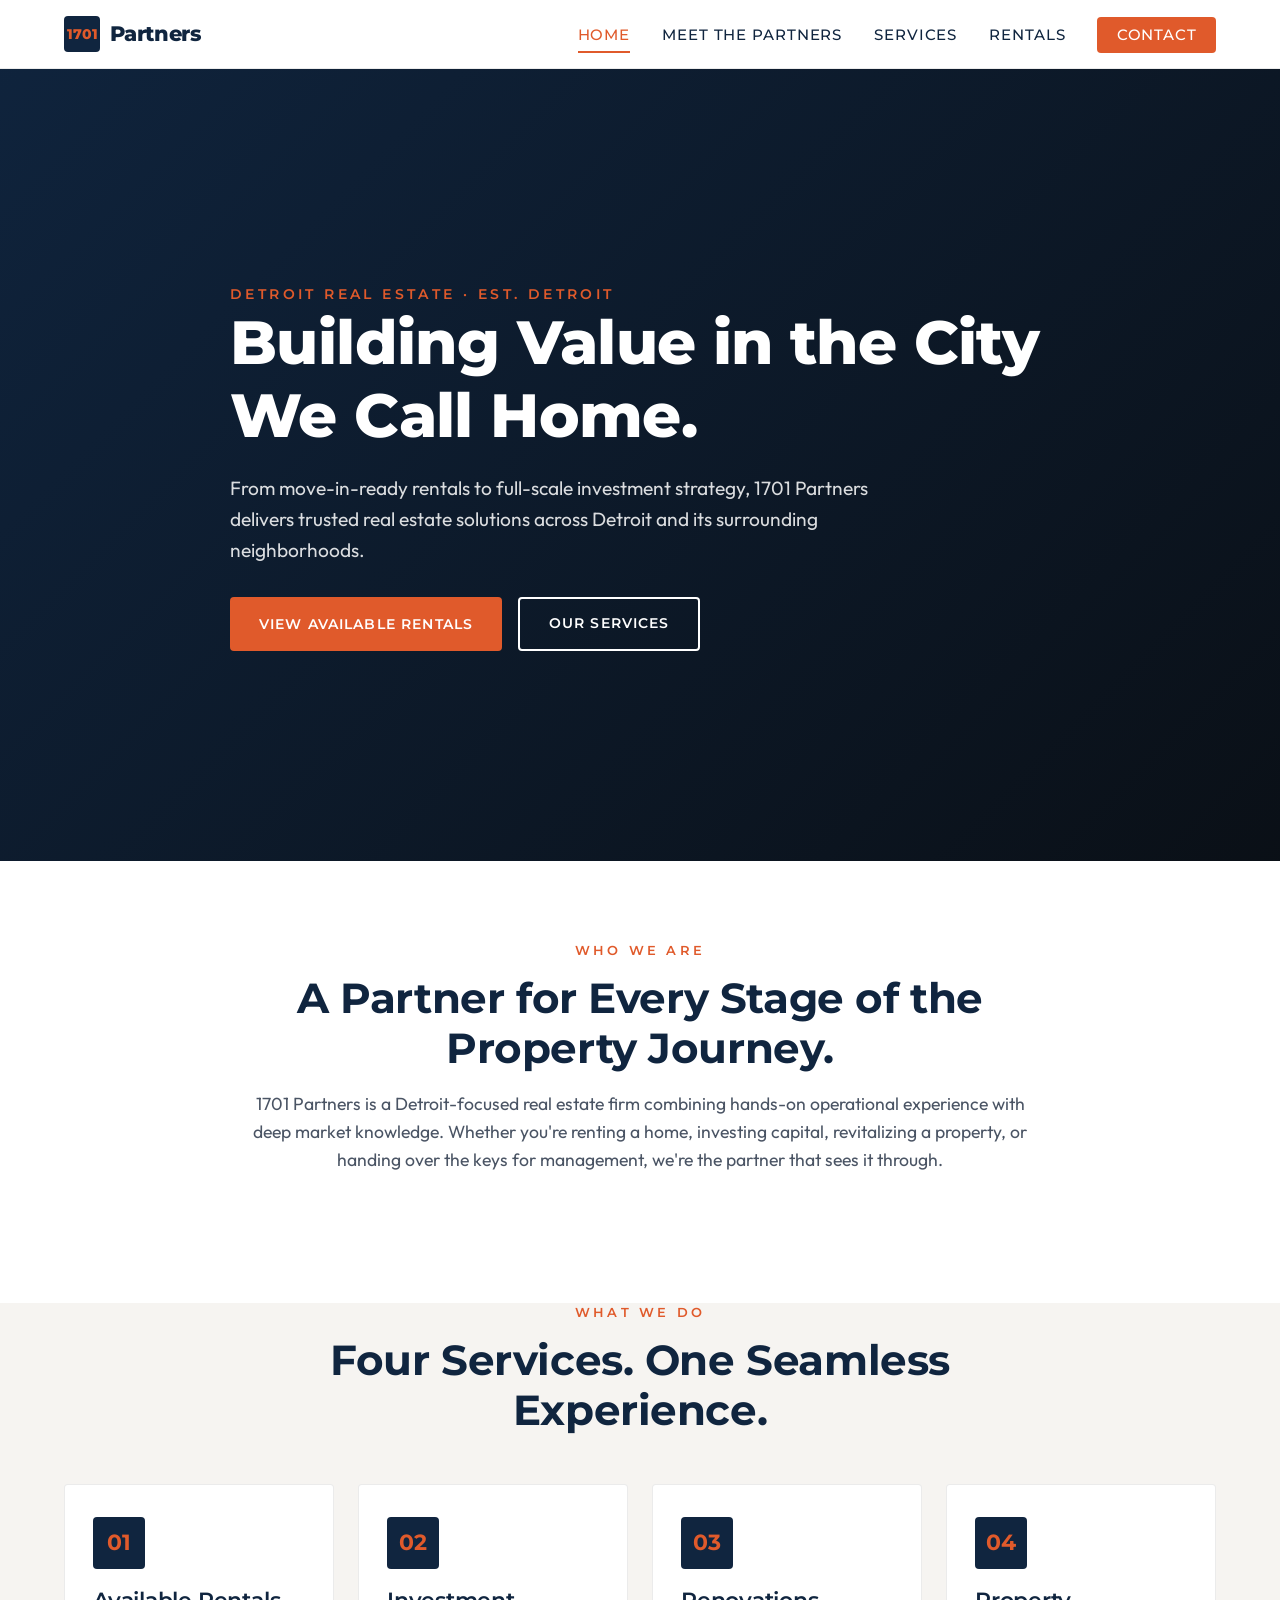
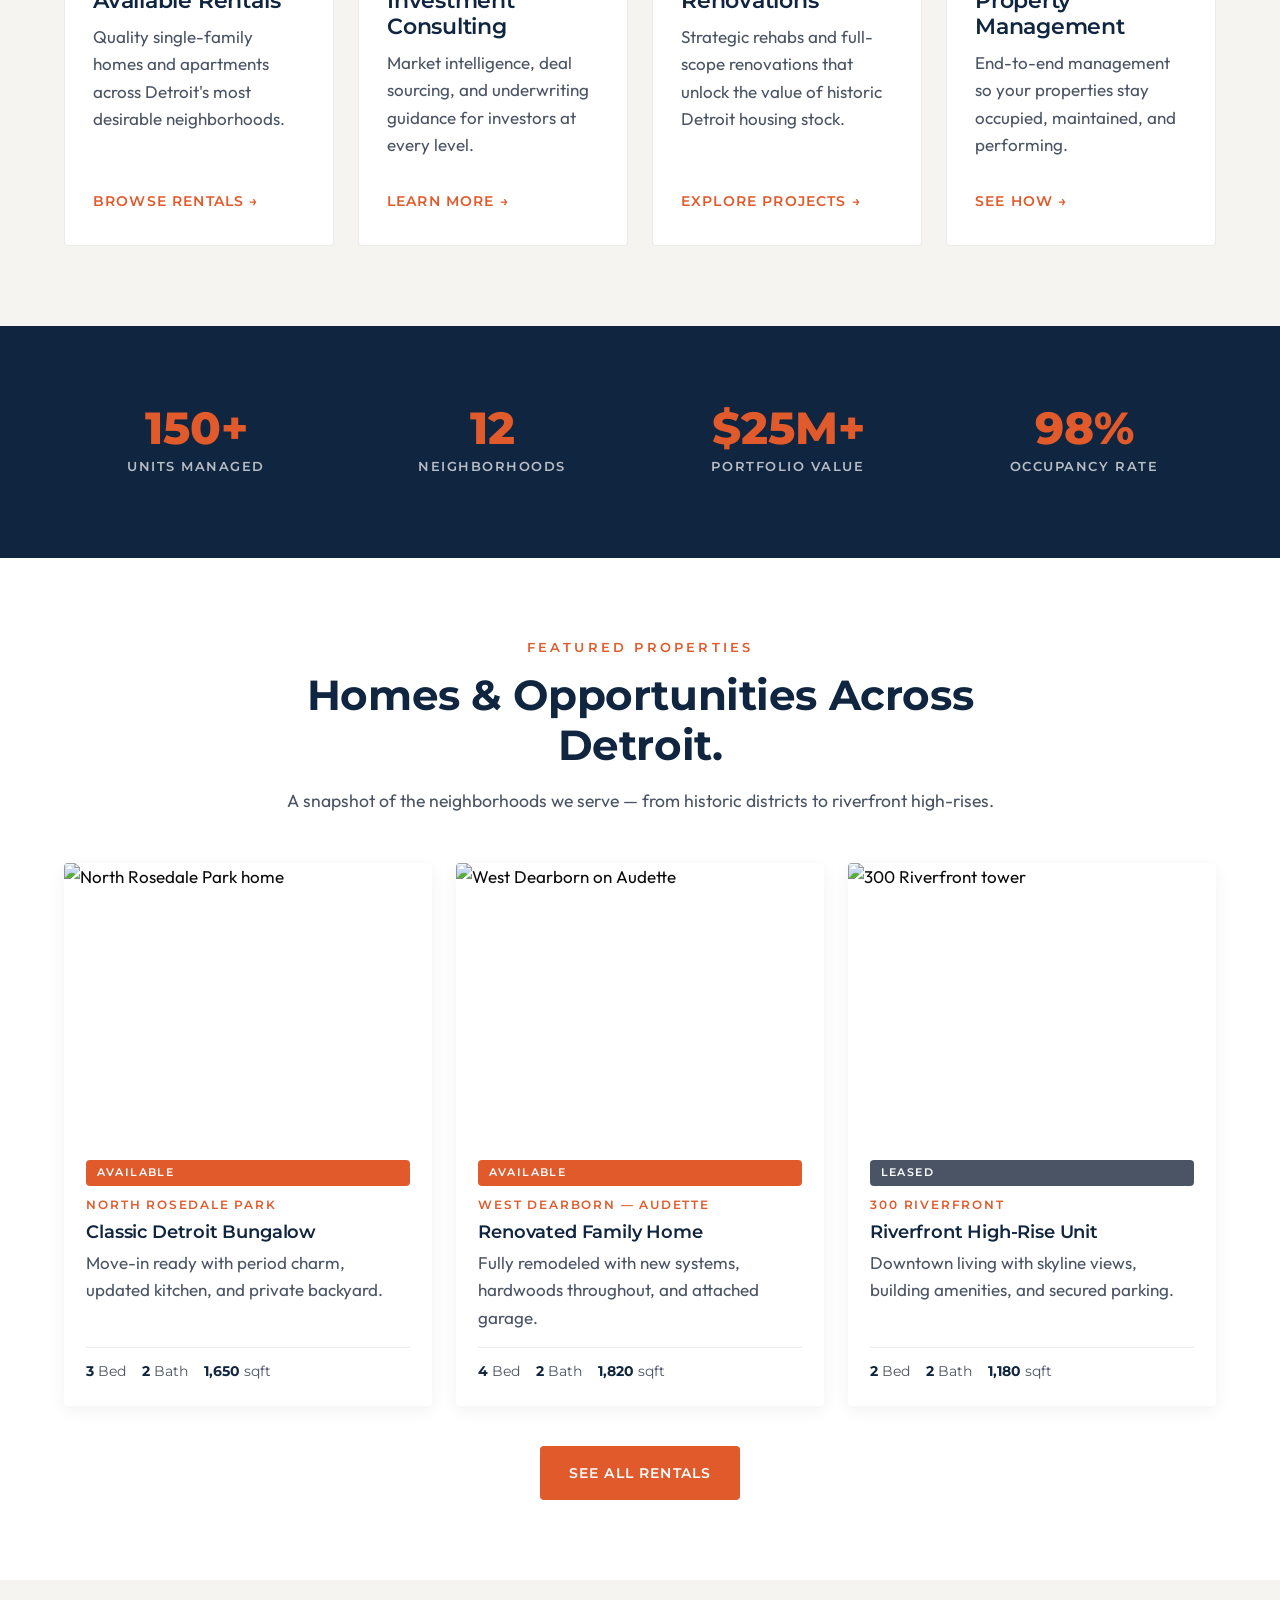
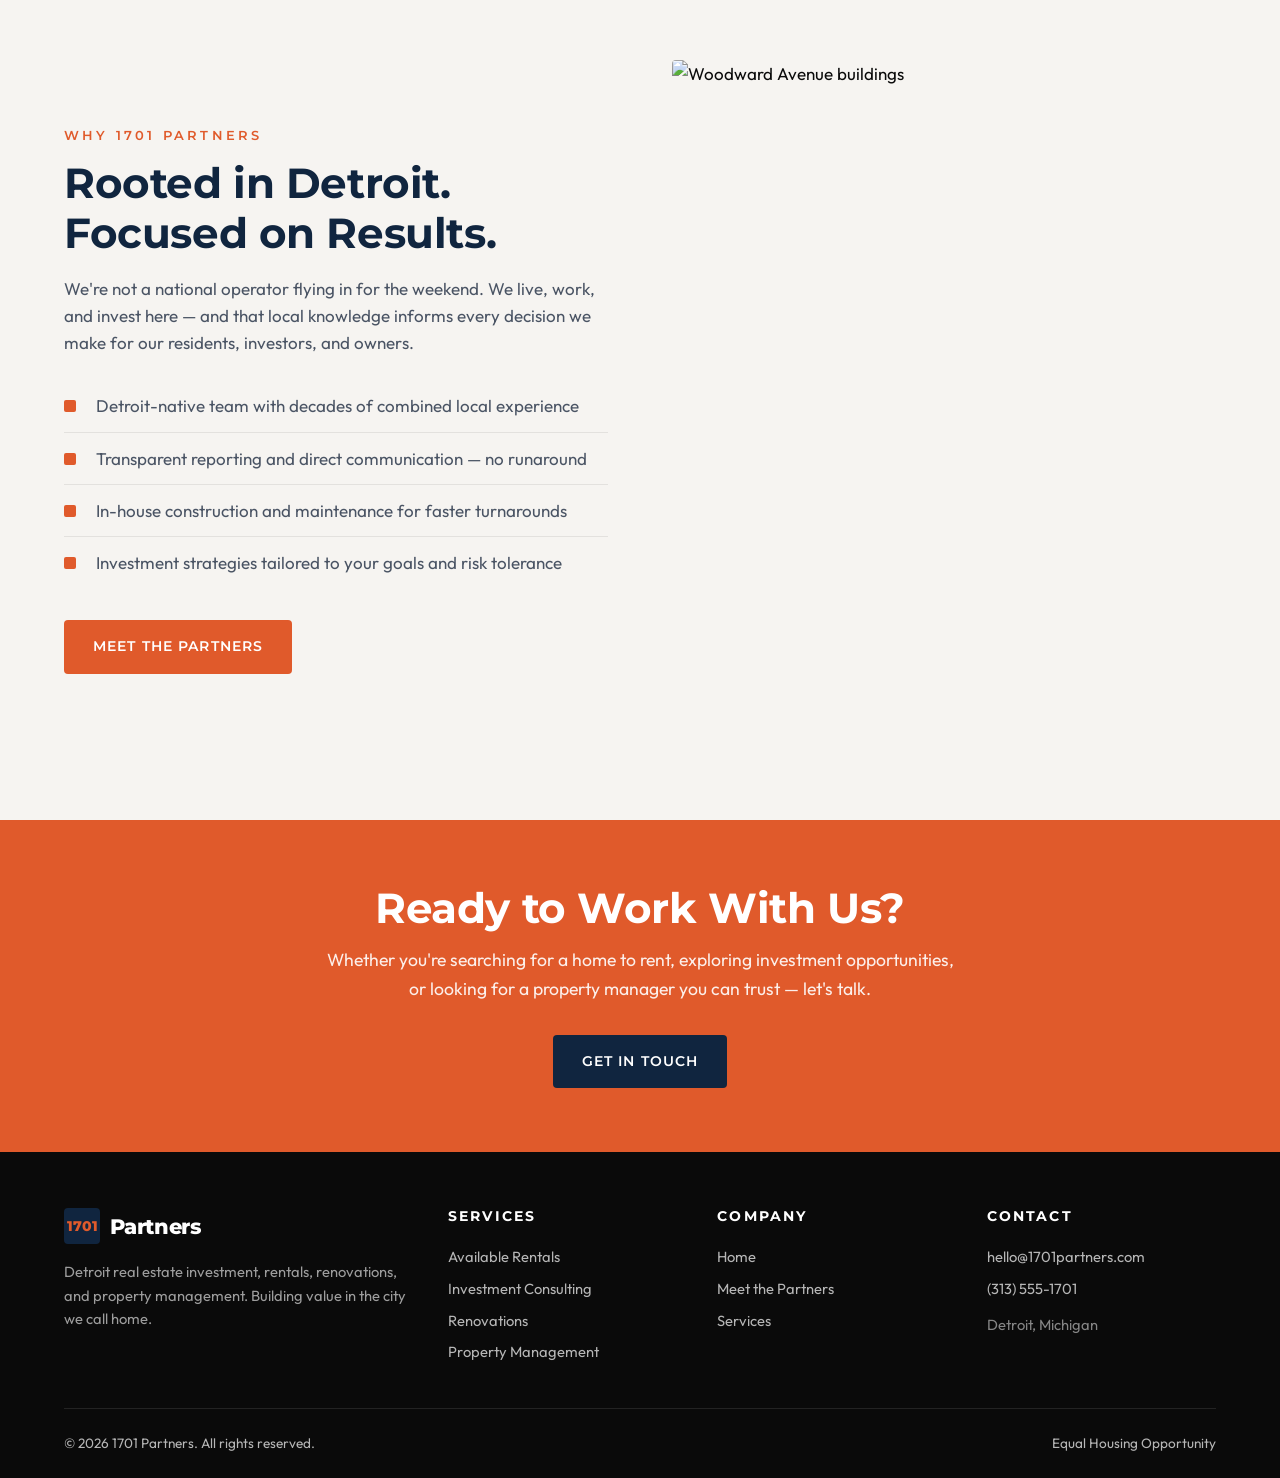
==== index.html @ 41c32464 "Add files via upload" ====
<!DOCTYPE html>
<html lang="en">
<head>
<meta charset="UTF-8">
<meta name="viewport" content="width=device-width, initial-scale=1.0">
<title>1701 Partners — Detroit Real Estate Investment, Rentals & Property Management</title>
<meta name="description" content="1701 Partners is a Detroit-based real estate firm offering quality rentals, investment consulting, renovations, and full-service property management.">
<link rel="stylesheet" href="styles.css">
</head>
<body>

<header class="site-header">
  <div class="nav">
    <a href="index.html" class="brand"><span class="brand-mark">1701</span> Partners</a>
    <button class="menu-toggle" aria-label="Toggle menu" onclick="document.getElementById('navlinks').classList.toggle('open')">☰</button>
    <ul class="nav-links" id="navlinks">
      <li><a href="index.html" class="active">Home</a></li>
      <li><a href="meet-the-partners.html">Meet the Partners</a></li>
      <li><a href="services.html">Services</a></li>
      <li><a href="available-rentals.html">Rentals</a></li>
      <li><a href="#contact" class="nav-cta">Contact</a></li>
    </ul>
  </div>
</header>

<section class="hero">
  <div class="container">
    <span class="hero-eyebrow">Detroit Real Estate · Est. Detroit</span>
    <h1>Building Value in the City We Call Home.</h1>
    <p class="lead">From move-in-ready rentals to full-scale investment strategy, 1701 Partners delivers trusted real estate solutions across Detroit and its surrounding neighborhoods.</p>
    <div class="btn-row">
      <a href="available-rentals.html" class="btn">View Available Rentals</a>
      <a href="services.html" class="btn btn-outline">Our Services</a>
    </div>
  </div>
</section>

<section>
  <div class="container">
    <div class="section-head">
      <span class="section-eyebrow">Who We Are</span>
      <h2>A Partner for Every Stage of the Property Journey.</h2>
      <p>1701 Partners is a Detroit-focused real estate firm combining hands-on operational experience with deep market knowledge. Whether you're renting a home, investing capital, revitalizing a property, or handing over the keys for management, we're the partner that sees it through.</p>
    </div>
  </div>
</section>

<section class="bg-cream" style="padding-top:0">
  <div class="container">
    <div class="section-head">
      <span class="section-eyebrow">What We Do</span>
      <h2>Four Services. One Seamless Experience.</h2>
    </div>
    <div class="grid-4">
      <a href="available-rentals.html" class="service-card">
        <div class="service-icon">01</div>
        <h3>Available Rentals</h3>
        <p>Quality single-family homes and apartments across Detroit's most desirable neighborhoods.</p>
        <span class="more">Browse Rentals →</span>
      </a>
      <a href="investment-consulting.html" class="service-card">
        <div class="service-icon">02</div>
        <h3>Investment Consulting</h3>
        <p>Market intelligence, deal sourcing, and underwriting guidance for investors at every level.</p>
        <span class="more">Learn More →</span>
      </a>
      <a href="renovations.html" class="service-card">
        <div class="service-icon">03</div>
        <h3>Renovations</h3>
        <p>Strategic rehabs and full-scope renovations that unlock the value of historic Detroit housing stock.</p>
        <span class="more">Explore Projects →</span>
      </a>
      <a href="property-management.html" class="service-card">
        <div class="service-icon">04</div>
        <h3>Property Management</h3>
        <p>End-to-end management so your properties stay occupied, maintained, and performing.</p>
        <span class="more">See How →</span>
      </a>
    </div>
  </div>
</section>

<section class="bg-navy">
  <div class="container">
    <div class="stats">
      <div><div class="stat-num">150+</div><div class="stat-label">Units Managed</div></div>
      <div><div class="stat-num">12</div><div class="stat-label">Neighborhoods</div></div>
      <div><div class="stat-num">$25M+</div><div class="stat-label">Portfolio Value</div></div>
      <div><div class="stat-num">98%</div><div class="stat-label">Occupancy Rate</div></div>
    </div>
  </div>
</section>

<section>
  <div class="container">
    <div class="section-head">
      <span class="section-eyebrow">Featured Properties</span>
      <h2>Homes & Opportunities Across Detroit.</h2>
      <p>A snapshot of the neighborhoods we serve — from historic districts to riverfront high-rises.</p>
    </div>
    <div class="property-grid">
      <div class="property-card">
        <img class="property-image" src="images/north-rosedale-park.jpg" alt="North Rosedale Park home">
        <div class="property-body">
          <span class="property-status">Available</span>
          <div class="property-location">North Rosedale Park</div>
          <h3>Classic Detroit Bungalow</h3>
          <p>Move-in ready with period charm, updated kitchen, and private backyard.</p>
          <div class="property-meta">
            <span><strong>3</strong> Bed</span>
            <span><strong>2</strong> Bath</span>
            <span><strong>1,650</strong> sqft</span>
          </div>
        </div>
      </div>
      <div class="property-card">
        <img class="property-image" src="images/west-dearborn-audette.jpg" alt="West Dearborn on Audette">
        <div class="property-body">
          <span class="property-status">Available</span>
          <div class="property-location">West Dearborn — Audette</div>
          <h3>Renovated Family Home</h3>
          <p>Fully remodeled with new systems, hardwoods throughout, and attached garage.</p>
          <div class="property-meta">
            <span><strong>4</strong> Bed</span>
            <span><strong>2</strong> Bath</span>
            <span><strong>1,820</strong> sqft</span>
          </div>
        </div>
      </div>
      <div class="property-card">
        <img class="property-image" src="images/300-riverfront.jpg" alt="300 Riverfront tower">
        <div class="property-body">
          <span class="property-status leased">Leased</span>
          <div class="property-location">300 Riverfront</div>
          <h3>Riverfront High-Rise Unit</h3>
          <p>Downtown living with skyline views, building amenities, and secured parking.</p>
          <div class="property-meta">
            <span><strong>2</strong> Bed</span>
            <span><strong>2</strong> Bath</span>
            <span><strong>1,180</strong> sqft</span>
          </div>
        </div>
      </div>
    </div>
    <div style="text-align:center; margin-top:2.5rem;">
      <a href="available-rentals.html" class="btn">See All Rentals</a>
    </div>
  </div>
</section>

<section class="bg-cream">
  <div class="container two-col">
    <div>
      <span class="section-eyebrow">Why 1701 Partners</span>
      <h2>Rooted in Detroit. Focused on Results.</h2>
      <p>We're not a national operator flying in for the weekend. We live, work, and invest here — and that local knowledge informs every decision we make for our residents, investors, and owners.</p>
      <ul class="feature-list">
        <li>Detroit-native team with decades of combined local experience</li>
        <li>Transparent reporting and direct communication — no runaround</li>
        <li>In-house construction and maintenance for faster turnarounds</li>
        <li>Investment strategies tailored to your goals and risk tolerance</li>
      </ul>
      <div style="margin-top:2rem"><a href="meet-the-partners.html" class="btn">Meet the Partners</a></div>
    </div>
    <div>
      <img src="images/woodward.jpg" alt="Woodward Avenue buildings" style="aspect-ratio: 4/5; object-fit: cover; width: 100%;">
    </div>
  </div>
</section>

<section class="cta-banner" id="contact">
  <div class="container">
    <h2>Ready to Work With Us?</h2>
    <p>Whether you're searching for a home to rent, exploring investment opportunities, or looking for a property manager you can trust — let's talk.</p>
    <a href="mailto:hello@1701partners.com" class="btn">Get in Touch</a>
  </div>
</section>

<footer class="site-footer">
  <div class="container">
    <div class="footer-grid">
      <div>
        <div class="brand"><span class="brand-mark">1701</span> Partners</div>
        <p style="color:rgba(255,255,255,0.6)">Detroit real estate investment, rentals, renovations, and property management. Building value in the city we call home.</p>
      </div>
      <div>
        <h4>Services</h4>
        <a href="available-rentals.html">Available Rentals</a>
        <a href="investment-consulting.html">Investment Consulting</a>
        <a href="renovations.html">Renovations</a>
        <a href="property-management.html">Property Management</a>
      </div>
      <div>
        <h4>Company</h4>
        <a href="index.html">Home</a>
        <a href="meet-the-partners.html">Meet the Partners</a>
        <a href="services.html">Services</a>
      </div>
      <div>
        <h4>Contact</h4>
        <a href="mailto:hello@1701partners.com">hello@1701partners.com</a>
        <a href="tel:+13135551701">(313) 555-1701</a>
        <p style="color:rgba(255,255,255,0.5); margin-top:0.5rem">Detroit, Michigan</p>
      </div>
    </div>
    <div class="footer-bottom">
      <div>© 2026 1701 Partners. All rights reserved.</div>
      <div>Equal Housing Opportunity</div>
    </div>
  </div>
</footer>

</body>
</html>
---- styles.css ----
/* =========================================================
   1701 Partners — Shared Stylesheet
   Brand: White, Black, Orange, Navy, Rust, Slate
   Fonts: Montserrat (headings) + Garet (body, with fallback)
   ========================================================= */

@import url('https://fonts.googleapis.com/css2?family=Montserrat:wght@400;500;600;700;800&family=Outfit:wght@300;400;500;600&display=swap');

:root {
  --white: #ffffff;
  --black: #0a0a0a;
  --orange: #e05a2b;
  --orange-dark: #c44a1f;
  --navy: #10253f;
  --navy-deep: #0a1a2e;
  --rust: #a03a1f;
  --slate: #4a5464;
  --slate-light: #6b7482;
  --cream: #f6f4f1;
  --border: rgba(255, 255, 255, 0.12);

  --font-head: 'Montserrat', system-ui, -apple-system, sans-serif;
  --font-body: 'Garet', 'Outfit', system-ui, -apple-system, sans-serif;

  --max: 1200px;
  --radius: 4px;
  --trans: 0.25s ease;
}

* { box-sizing: border-box; margin: 0; padding: 0; }

html { scroll-behavior: smooth; }

body {
  font-family: var(--font-body);
  color: var(--black);
  background: var(--white);
  line-height: 1.6;
  font-size: 17px;
  -webkit-font-smoothing: antialiased;
}

img { max-width: 100%; display: block; }

h1, h2, h3, h4, h5 {
  font-family: var(--font-head);
  color: var(--navy);
  line-height: 1.2;
  letter-spacing: -0.01em;
}

h1 { font-size: clamp(2.2rem, 5vw, 3.8rem); font-weight: 800; }
h2 { font-size: clamp(1.8rem, 3.5vw, 2.6rem); font-weight: 700; margin-bottom: 1rem; }
h3 { font-size: 1.35rem; font-weight: 600; margin-bottom: 0.6rem; }

p { margin-bottom: 1rem; color: var(--slate); }

a { color: var(--orange); text-decoration: none; transition: color var(--trans); }
a:hover { color: var(--rust); }

.container { max-width: var(--max); margin: 0 auto; padding: 0 1.5rem; }

/* ---------- HEADER / NAV ---------- */
.site-header {
  position: sticky;
  top: 0;
  z-index: 100;
  background: rgba(255, 255, 255, 0.97);
  backdrop-filter: blur(10px);
  border-bottom: 1px solid rgba(10, 10, 10, 0.08);
}
.nav {
  display: flex;
  align-items: center;
  justify-content: space-between;
  padding: 1rem 1.5rem;
  max-width: var(--max);
  margin: 0 auto;
}
.brand {
  font-family: var(--font-head);
  font-weight: 800;
  font-size: 1.3rem;
  color: var(--navy);
  letter-spacing: -0.02em;
  display: flex;
  align-items: center;
  gap: 0.6rem;
}
.brand-mark {
  display: inline-block;
  width: 36px;
  height: 36px;
  background: var(--navy);
  color: var(--orange);
  border-radius: var(--radius);
  font-family: var(--font-head);
  font-weight: 800;
  font-size: 0.85rem;
  line-height: 36px;
  text-align: center;
  letter-spacing: 0;
}
.nav-links {
  display: flex;
  gap: 2rem;
  list-style: none;
  align-items: center;
}
.nav-links a {
  color: var(--navy);
  font-family: var(--font-head);
  font-weight: 500;
  font-size: 0.92rem;
  text-transform: uppercase;
  letter-spacing: 0.06em;
  position: relative;
  padding: 0.3rem 0;
}
.nav-links a:hover,
.nav-links a.active { color: var(--orange); }
.nav-links a.active::after {
  content: '';
  position: absolute;
  left: 0; right: 0; bottom: -4px;
  height: 2px;
  background: var(--orange);
}
.nav-cta {
  background: var(--orange);
  color: var(--white) !important;
  padding: 0.55rem 1.2rem !important;
  border-radius: var(--radius);
  transition: background var(--trans);
}
.nav-cta:hover { background: var(--rust); color: var(--white) !important; }
.nav-cta::after { display: none !important; }

.menu-toggle { display: none; background: none; border: 0; font-size: 1.6rem; color: var(--navy); cursor: pointer; }

/* ---------- HERO ---------- */
.hero {
  position: relative;
  min-height: 88vh;
  display: flex;
  align-items: center;
  color: var(--white);
  overflow: hidden;
  background: var(--navy-deep);
}
.hero::before {
  content: '';
  position: absolute;
  inset: 0;
  background-image: linear-gradient(135deg, rgba(16,37,63,0.85) 0%, rgba(10,10,10,0.65) 100%), url('images/downtown-detroit-skyline.jpg');
  background-size: cover;
  background-position: center;
  z-index: 0;
}
.hero .container { position: relative; z-index: 1; padding-top: 6rem; padding-bottom: 6rem; }
.hero-eyebrow {
  font-family: var(--font-head);
  text-transform: uppercase;
  letter-spacing: 0.25em;
  font-size: 0.85rem;
  color: var(--orange);
  font-weight: 600;
  margin-bottom: 1.2rem;
}
.hero h1 { color: var(--white); max-width: 820px; margin-bottom: 1.3rem; }
.hero p.lead {
  color: rgba(255,255,255,0.85);
  font-size: 1.2rem;
  max-width: 640px;
  margin-bottom: 2rem;
}
.btn {
  display: inline-block;
  padding: 0.95rem 1.8rem;
  background: var(--orange);
  color: var(--white);
  font-family: var(--font-head);
  font-weight: 600;
  text-transform: uppercase;
  letter-spacing: 0.08em;
  font-size: 0.9rem;
  border-radius: var(--radius);
  transition: background var(--trans), transform var(--trans);
  border: 0;
  cursor: pointer;
}
.btn:hover { background: var(--rust); color: var(--white); transform: translateY(-1px); }
.btn-outline {
  background: transparent;
  border: 2px solid var(--white);
  color: var(--white);
  padding: 0.8rem 1.8rem;
}
.btn-outline:hover { background: var(--white); color: var(--navy); }
.btn-row { display: flex; gap: 1rem; flex-wrap: wrap; }

/* ---------- SECTIONS ---------- */
section { padding: 5rem 0; }
.section-eyebrow {
  font-family: var(--font-head);
  text-transform: uppercase;
  letter-spacing: 0.25em;
  font-size: 0.8rem;
  color: var(--orange);
  font-weight: 600;
  margin-bottom: 0.8rem;
  display: block;
}
.section-head {
  max-width: 780px;
  margin: 0 auto 3rem;
  text-align: center;
}
.section-head p { font-size: 1.1rem; }

.bg-cream { background: var(--cream); }
.bg-navy { background: var(--navy); color: var(--white); }
.bg-navy h1, .bg-navy h2, .bg-navy h3 { color: var(--white); }
.bg-navy p { color: rgba(255,255,255,0.8); }

/* ---------- SERVICE CARDS ---------- */
.grid-3 {
  display: grid;
  grid-template-columns: repeat(auto-fit, minmax(260px, 1fr));
  gap: 1.5rem;
}
.grid-4 {
  display: grid;
  grid-template-columns: repeat(auto-fit, minmax(240px, 1fr));
  gap: 1.5rem;
}
.service-card {
  background: var(--white);
  border: 1px solid rgba(10,10,10,0.08);
  border-radius: var(--radius);
  padding: 2rem 1.75rem;
  transition: transform var(--trans), box-shadow var(--trans), border-color var(--trans);
  display: flex;
  flex-direction: column;
  text-decoration: none;
  color: inherit;
}
.service-card:hover {
  transform: translateY(-4px);
  box-shadow: 0 16px 40px rgba(16,37,63,0.12);
  border-color: var(--orange);
}
.service-icon {
  width: 52px;
  height: 52px;
  border-radius: var(--radius);
  background: var(--navy);
  color: var(--orange);
  display: flex;
  align-items: center;
  justify-content: center;
  font-size: 1.4rem;
  margin-bottom: 1.2rem;
  font-family: var(--font-head);
  font-weight: 700;
}
.service-card h3 { color: var(--navy); }
.service-card .more {
  margin-top: auto;
  padding-top: 1rem;
  font-family: var(--font-head);
  font-weight: 600;
  color: var(--orange);
  font-size: 0.9rem;
  text-transform: uppercase;
  letter-spacing: 0.08em;
}

/* ---------- PROPERTY CARDS ---------- */
.property-grid {
  display: grid;
  grid-template-columns: repeat(auto-fit, minmax(300px, 1fr));
  gap: 1.5rem;
}
.property-card {
  background: var(--white);
  border-radius: var(--radius);
  overflow: hidden;
  box-shadow: 0 4px 16px rgba(16,37,63,0.06);
  transition: transform var(--trans), box-shadow var(--trans);
  display: flex;
  flex-direction: column;
}
.property-card:hover { transform: translateY(-4px); box-shadow: 0 16px 36px rgba(16,37,63,0.15); }
.property-image {
  width: 100%;
  aspect-ratio: 4/3;
  object-fit: cover;
}
.property-body { padding: 1.3rem 1.4rem 1.5rem; display: flex; flex-direction: column; flex: 1; }
.property-location {
  font-family: var(--font-head);
  font-size: 0.75rem;
  text-transform: uppercase;
  letter-spacing: 0.15em;
  color: var(--orange);
  font-weight: 600;
  margin-bottom: 0.4rem;
}
.property-card h3 { font-size: 1.15rem; margin-bottom: 0.4rem; }
.property-meta {
  display: flex;
  gap: 1rem;
  flex-wrap: wrap;
  font-family: var(--font-head);
  font-size: 0.85rem;
  color: var(--slate);
  margin-top: auto;
  padding-top: 0.8rem;
  border-top: 1px solid rgba(10,10,10,0.08);
}
.property-meta span strong { color: var(--navy); font-weight: 700; }
.property-status {
  display: inline-block;
  padding: 0.25rem 0.65rem;
  background: var(--orange);
  color: var(--white);
  font-family: var(--font-head);
  font-size: 0.7rem;
  text-transform: uppercase;
  letter-spacing: 0.12em;
  border-radius: var(--radius);
  font-weight: 600;
  margin-bottom: 0.6rem;
}
.property-status.leased { background: var(--slate); }

/* ---------- 2-COLUMN ---------- */
.two-col {
  display: grid;
  grid-template-columns: 1fr 1fr;
  gap: 4rem;
  align-items: center;
}
.two-col img { border-radius: var(--radius); }
@media (max-width: 860px) { .two-col { grid-template-columns: 1fr; gap: 2rem; } }

/* ---------- FEATURE LIST ---------- */
.feature-list { list-style: none; margin-top: 1.5rem; }
.feature-list li {
  padding: 0.75rem 0 0.75rem 2rem;
  position: relative;
  border-bottom: 1px solid rgba(10,10,10,0.08);
  color: var(--slate);
}
.feature-list li:last-child { border-bottom: 0; }
.feature-list li::before {
  content: '';
  position: absolute;
  left: 0; top: 1.25rem;
  width: 12px; height: 12px;
  background: var(--orange);
  border-radius: 2px;
}
.bg-navy .feature-list li { border-color: rgba(255,255,255,0.12); color: rgba(255,255,255,0.85); }

/* ---------- PAGE HEADER (for interior pages) ---------- */
.page-header {
  position: relative;
  padding: 8rem 0 5rem;
  color: var(--white);
  background: var(--navy);
  text-align: center;
  overflow: hidden;
}
.page-header::before {
  content: '';
  position: absolute;
  inset: 0;
  background-image: linear-gradient(135deg, rgba(16,37,63,0.9), rgba(10,10,10,0.75));
  z-index: 0;
}
.page-header.with-image::before {
  background-image: linear-gradient(135deg, rgba(16,37,63,0.85), rgba(10,10,10,0.75)), var(--bg);
  background-size: cover;
  background-position: center;
}
.page-header .container { position: relative; z-index: 1; }
.page-header h1 { color: var(--white); margin-bottom: 1rem; }
.page-header p { color: rgba(255,255,255,0.85); max-width: 720px; margin: 0 auto; font-size: 1.15rem; }

/* ---------- STATS ---------- */
.stats { display: grid; grid-template-columns: repeat(auto-fit, minmax(160px, 1fr)); gap: 2rem; text-align: center; }
.stat-num {
  font-family: var(--font-head);
  font-size: 2.8rem;
  font-weight: 800;
  color: var(--orange);
  line-height: 1;
}
.stat-label {
  font-family: var(--font-head);
  text-transform: uppercase;
  letter-spacing: 0.12em;
  font-size: 0.8rem;
  color: var(--slate);
  margin-top: 0.4rem;
  font-weight: 600;
}
.bg-navy .stat-label { color: rgba(255,255,255,0.7); }

/* ---------- CTA BANNER ---------- */
.cta-banner {
  background: var(--orange);
  color: var(--white);
  padding: 4rem 0;
  text-align: center;
}
.cta-banner h2 { color: var(--white); margin-bottom: 0.8rem; }
.cta-banner p { color: rgba(255,255,255,0.9); max-width: 640px; margin: 0 auto 2rem; font-size: 1.1rem; }
.cta-banner .btn { background: var(--navy); }
.cta-banner .btn:hover { background: var(--black); }

/* ---------- FOOTER ---------- */
.site-footer {
  background: var(--black);
  color: rgba(255,255,255,0.7);
  padding: 3.5rem 0 1.5rem;
  font-size: 0.92rem;
}
.footer-grid {
  display: grid;
  grid-template-columns: 1.5fr 1fr 1fr 1fr;
  gap: 2.5rem;
  margin-bottom: 2.5rem;
}
.site-footer h4 {
  color: var(--white);
  font-size: 0.9rem;
  text-transform: uppercase;
  letter-spacing: 0.15em;
  margin-bottom: 1rem;
  font-weight: 700;
}
.site-footer a { color: rgba(255,255,255,0.7); display: block; padding: 0.25rem 0; }
.site-footer a:hover { color: var(--orange); }
.site-footer .brand { color: var(--white); margin-bottom: 1rem; }
.footer-bottom {
  border-top: 1px solid rgba(255,255,255,0.1);
  padding-top: 1.5rem;
  display: flex;
  justify-content: space-between;
  flex-wrap: wrap;
  gap: 1rem;
  font-size: 0.85rem;
}
@media (max-width: 760px) { .footer-grid { grid-template-columns: 1fr 1fr; } }
@media (max-width: 500px) { .footer-grid { grid-template-columns: 1fr; } }

/* ---------- COMING SOON ---------- */
.coming-soon {
  text-align: center;
  padding: 5rem 2rem;
  background: var(--cream);
  border-radius: var(--radius);
  border: 1px dashed rgba(16,37,63,0.2);
}
.coming-soon .badge {
  display: inline-block;
  padding: 0.4rem 1rem;
  background: var(--navy);
  color: var(--orange);
  font-family: var(--font-head);
  text-transform: uppercase;
  letter-spacing: 0.2em;
  font-size: 0.75rem;
  font-weight: 700;
  border-radius: var(--radius);
  margin-bottom: 1.2rem;
}
.partner-placeholder-grid {
  display: grid;
  grid-template-columns: repeat(auto-fit, minmax(240px, 1fr));
  gap: 1.5rem;
  max-width: 900px;
  margin: 2.5rem auto 0;
}
.partner-card {
  background: var(--white);
  border: 1px solid rgba(10,10,10,0.08);
  border-radius: var(--radius);
  padding: 1.75rem;
  text-align: center;
}
.partner-avatar {
  width: 90px;
  height: 90px;
  border-radius: 50%;
  margin: 0 auto 1rem;
  background: linear-gradient(135deg, var(--navy), var(--slate));
  display: flex;
  align-items: center;
  justify-content: center;
  color: var(--orange);
  font-family: var(--font-head);
  font-weight: 800;
  font-size: 1.8rem;
}
.partner-card h3 { color: var(--navy); margin-bottom: 0.3rem; }
.partner-role {
  font-family: var(--font-head);
  text-transform: uppercase;
  letter-spacing: 0.12em;
  font-size: 0.75rem;
  color: var(--orange);
  font-weight: 600;
}

/* ---------- CONTACT FORM ---------- */
.contact-form {
  display: grid;
  grid-template-columns: 1fr 1fr;
  gap: 1rem;
  max-width: 640px;
  margin: 2rem auto 0;
}
.contact-form .full { grid-column: 1 / -1; }
.contact-form input,
.contact-form textarea,
.contact-form select {
  width: 100%;
  padding: 0.9rem 1rem;
  border: 1px solid rgba(10,10,10,0.15);
  border-radius: var(--radius);
  font-family: var(--font-body);
  font-size: 1rem;
  background: var(--white);
  color: var(--black);
  transition: border-color var(--trans);
}
.contact-form input:focus,
.contact-form textarea:focus,
.contact-form select:focus { outline: none; border-color: var(--orange); }
.contact-form textarea { min-height: 140px; resize: vertical; }

/* ---------- RESPONSIVE NAV ---------- */
@media (max-width: 820px) {
  .nav-links {
    position: absolute;
    top: 100%;
    left: 0; right: 0;
    background: var(--white);
    flex-direction: column;
    padding: 1rem 1.5rem 1.5rem;
    gap: 0.5rem;
    border-bottom: 1px solid rgba(10,10,10,0.08);
    display: none;
  }
  .nav-links.open { display: flex; }
  .nav-links a { padding: 0.6rem 0; width: 100%; }
  .menu-toggle { display: block; }
}

/* ---------- PROCESS STEPS ---------- */
.process-grid {
  display: grid;
  grid-template-columns: repeat(auto-fit, minmax(220px, 1fr));
  gap: 1.5rem;
  counter-reset: step;
}
.process-step {
  position: relative;
  padding: 2rem 1.5rem 1.5rem;
  background: var(--white);
  border-radius: var(--radius);
  border: 1px solid rgba(10,10,10,0.08);
}
.process-step::before {
  counter-increment: step;
  content: counter(step, decimal-leading-zero);
  position: absolute;
  top: -14px; left: 1.5rem;
  background: var(--orange);
  color: var(--white);
  font-family: var(--font-head);
  font-weight: 800;
  font-size: 0.85rem;
  padding: 0.3rem 0.7rem;
  border-radius: var(--radius);
  letter-spacing: 0.08em;
}
.process-step h3 { font-size: 1.1rem; }
.bg-navy .process-step { background: rgba(255,255,255,0.04); border-color: rgba(255,255,255,0.1); }
.bg-navy .process-step h3 { color: var(--white); }
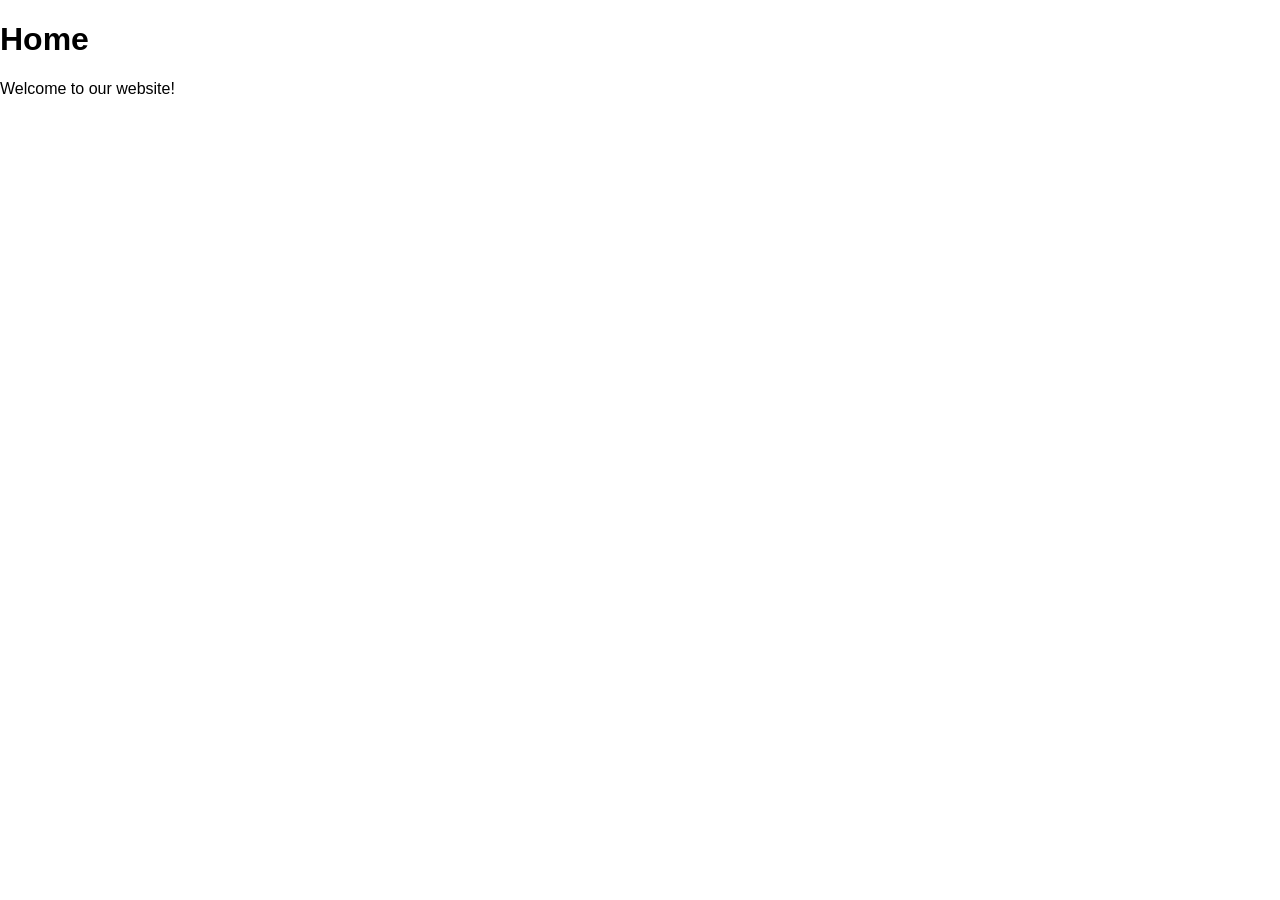
==== commit 8d9f603d: "updated HTML files" ====
--- a/index.html
+++ b/index.html
@@ -1,214 +1,13 @@
 <!DOCTYPE html>
 <html lang="en">
 <head>
-<meta charset="UTF-8">
-<meta name="viewport" content="width=device-width, initial-scale=1.0">
-<title>1701 Partners — Detroit Real Estate Investment, Rentals & Property Management</title>
-<meta name="description" content="1701 Partners is a Detroit-based real estate firm offering quality rentals, investment consulting, renovations, and full-service property management.">
-<link rel="stylesheet" href="styles.css">
+    <meta charset="UTF-8">
+    <meta name="viewport" content="width=device-width, initial-scale=1.0">
+    <title>Home</title>
+    <link rel="stylesheet" href="styles.css">
 </head>
 <body>
-
-<header class="site-header">
-  <div class="nav">
-    <a href="index.html" class="brand"><span class="brand-mark">1701</span> Partners</a>
-    <button class="menu-toggle" aria-label="Toggle menu" onclick="document.getElementById('navlinks').classList.toggle('open')">☰</button>
-    <ul class="nav-links" id="navlinks">
-      <li><a href="index.html" class="active">Home</a></li>
-      <li><a href="meet-the-partners.html">Meet the Partners</a></li>
-      <li><a href="services.html">Services</a></li>
-      <li><a href="available-rentals.html">Rentals</a></li>
-      <li><a href="#contact" class="nav-cta">Contact</a></li>
-    </ul>
-  </div>
-</header>
-
-<section class="hero">
-  <div class="container">
-    <span class="hero-eyebrow">Detroit Real Estate · Est. Detroit</span>
-    <h1>Building Value in the City We Call Home.</h1>
-    <p class="lead">From move-in-ready rentals to full-scale investment strategy, 1701 Partners delivers trusted real estate solutions across Detroit and its surrounding neighborhoods.</p>
-    <div class="btn-row">
-      <a href="available-rentals.html" class="btn">View Available Rentals</a>
-      <a href="services.html" class="btn btn-outline">Our Services</a>
-    </div>
-  </div>
-</section>
-
-<section>
-  <div class="container">
-    <div class="section-head">
-      <span class="section-eyebrow">Who We Are</span>
-      <h2>A Partner for Every Stage of the Property Journey.</h2>
-      <p>1701 Partners is a Detroit-focused real estate firm combining hands-on operational experience with deep market knowledge. Whether you're renting a home, investing capital, revitalizing a property, or handing over the keys for management, we're the partner that sees it through.</p>
-    </div>
-  </div>
-</section>
-
-<section class="bg-cream" style="padding-top:0">
-  <div class="container">
-    <div class="section-head">
-      <span class="section-eyebrow">What We Do</span>
-      <h2>Four Services. One Seamless Experience.</h2>
-    </div>
-    <div class="grid-4">
-      <a href="available-rentals.html" class="service-card">
-        <div class="service-icon">01</div>
-        <h3>Available Rentals</h3>
-        <p>Quality single-family homes and apartments across Detroit's most desirable neighborhoods.</p>
-        <span class="more">Browse Rentals →</span>
-      </a>
-      <a href="investment-consulting.html" class="service-card">
-        <div class="service-icon">02</div>
-        <h3>Investment Consulting</h3>
-        <p>Market intelligence, deal sourcing, and underwriting guidance for investors at every level.</p>
-        <span class="more">Learn More →</span>
-      </a>
-      <a href="renovations.html" class="service-card">
-        <div class="service-icon">03</div>
-        <h3>Renovations</h3>
-        <p>Strategic rehabs and full-scope renovations that unlock the value of historic Detroit housing stock.</p>
-        <span class="more">Explore Projects →</span>
-      </a>
-      <a href="property-management.html" class="service-card">
-        <div class="service-icon">04</div>
-        <h3>Property Management</h3>
-        <p>End-to-end management so your properties stay occupied, maintained, and performing.</p>
-        <span class="more">See How →</span>
-      </a>
-    </div>
-  </div>
-</section>
-
-<section class="bg-navy">
-  <div class="container">
-    <div class="stats">
-      <div><div class="stat-num">150+</div><div class="stat-label">Units Managed</div></div>
-      <div><div class="stat-num">12</div><div class="stat-label">Neighborhoods</div></div>
-      <div><div class="stat-num">$25M+</div><div class="stat-label">Portfolio Value</div></div>
-      <div><div class="stat-num">98%</div><div class="stat-label">Occupancy Rate</div></div>
-    </div>
-  </div>
-</section>
-
-<section>
-  <div class="container">
-    <div class="section-head">
-      <span class="section-eyebrow">Featured Properties</span>
-      <h2>Homes & Opportunities Across Detroit.</h2>
-      <p>A snapshot of the neighborhoods we serve — from historic districts to riverfront high-rises.</p>
-    </div>
-    <div class="property-grid">
-      <div class="property-card">
-        <img class="property-image" src="images/north-rosedale-park.jpg" alt="North Rosedale Park home">
-        <div class="property-body">
-          <span class="property-status">Available</span>
-          <div class="property-location">North Rosedale Park</div>
-          <h3>Classic Detroit Bungalow</h3>
-          <p>Move-in ready with period charm, updated kitchen, and private backyard.</p>
-          <div class="property-meta">
-            <span><strong>3</strong> Bed</span>
-            <span><strong>2</strong> Bath</span>
-            <span><strong>1,650</strong> sqft</span>
-          </div>
-        </div>
-      </div>
-      <div class="property-card">
-        <img class="property-image" src="images/west-dearborn-audette.jpg" alt="West Dearborn on Audette">
-        <div class="property-body">
-          <span class="property-status">Available</span>
-          <div class="property-location">West Dearborn — Audette</div>
-          <h3>Renovated Family Home</h3>
-          <p>Fully remodeled with new systems, hardwoods throughout, and attached garage.</p>
-          <div class="property-meta">
-            <span><strong>4</strong> Bed</span>
-            <span><strong>2</strong> Bath</span>
-            <span><strong>1,820</strong> sqft</span>
-          </div>
-        </div>
-      </div>
-      <div class="property-card">
-        <img class="property-image" src="images/300-riverfront.jpg" alt="300 Riverfront tower">
-        <div class="property-body">
-          <span class="property-status leased">Leased</span>
-          <div class="property-location">300 Riverfront</div>
-          <h3>Riverfront High-Rise Unit</h3>
-          <p>Downtown living with skyline views, building amenities, and secured parking.</p>
-          <div class="property-meta">
-            <span><strong>2</strong> Bed</span>
-            <span><strong>2</strong> Bath</span>
-            <span><strong>1,180</strong> sqft</span>
-          </div>
-        </div>
-      </div>
-    </div>
-    <div style="text-align:center; margin-top:2.5rem;">
-      <a href="available-rentals.html" class="btn">See All Rentals</a>
-    </div>
-  </div>
-</section>
-
-<section class="bg-cream">
-  <div class="container two-col">
-    <div>
-      <span class="section-eyebrow">Why 1701 Partners</span>
-      <h2>Rooted in Detroit. Focused on Results.</h2>
-      <p>We're not a national operator flying in for the weekend. We live, work, and invest here — and that local knowledge informs every decision we make for our residents, investors, and owners.</p>
-      <ul class="feature-list">
-        <li>Detroit-native team with decades of combined local experience</li>
-        <li>Transparent reporting and direct communication — no runaround</li>
-        <li>In-house construction and maintenance for faster turnarounds</li>
-        <li>Investment strategies tailored to your goals and risk tolerance</li>
-      </ul>
-      <div style="margin-top:2rem"><a href="meet-the-partners.html" class="btn">Meet the Partners</a></div>
-    </div>
-    <div>
-      <img src="images/woodward.jpg" alt="Woodward Avenue buildings" style="aspect-ratio: 4/5; object-fit: cover; width: 100%;">
-    </div>
-  </div>
-</section>
-
-<section class="cta-banner" id="contact">
-  <div class="container">
-    <h2>Ready to Work With Us?</h2>
-    <p>Whether you're searching for a home to rent, exploring investment opportunities, or looking for a property manager you can trust — let's talk.</p>
-    <a href="mailto:hello@1701partners.com" class="btn">Get in Touch</a>
-  </div>
-</section>
-
-<footer class="site-footer">
-  <div class="container">
-    <div class="footer-grid">
-      <div>
-        <div class="brand"><span class="brand-mark">1701</span> Partners</div>
-        <p style="color:rgba(255,255,255,0.6)">Detroit real estate investment, rentals, renovations, and property management. Building value in the city we call home.</p>
-      </div>
-      <div>
-        <h4>Services</h4>
-        <a href="available-rentals.html">Available Rentals</a>
-        <a href="investment-consulting.html">Investment Consulting</a>
-        <a href="renovations.html">Renovations</a>
-        <a href="property-management.html">Property Management</a>
-      </div>
-      <div>
-        <h4>Company</h4>
-        <a href="index.html">Home</a>
-        <a href="meet-the-partners.html">Meet the Partners</a>
-        <a href="services.html">Services</a>
-      </div>
-      <div>
-        <h4>Contact</h4>
-        <a href="mailto:hello@1701partners.com">hello@1701partners.com</a>
-        <a href="tel:+13135551701">(313) 555-1701</a>
-        <p style="color:rgba(255,255,255,0.5); margin-top:0.5rem">Detroit, Michigan</p>
-      </div>
-    </div>
-    <div class="footer-bottom">
-      <div>© 2026 1701 Partners. All rights reserved.</div>
-      <div>Equal Housing Opportunity</div>
-    </div>
-  </div>
-</footer>
-
+    <h1>Home</h1>
+    <p>Welcome to our website!</p>
 </body>
-</html>
+</html>
--- a/styles.css
+++ b/styles.css
@@ -1,594 +1,7 @@
-/* =========================================================
-   1701 Partners — Shared Stylesheet
-   Brand: White, Black, Orange, Navy, Rust, Slate
-   Fonts: Montserrat (headings) + Garet (body, with fallback)
-   ========================================================= */
-
-@import url('https://fonts.googleapis.com/css2?family=Montserrat:wght@400;500;600;700;800&family=Outfit:wght@300;400;500;600&display=swap');
-
-:root {
-  --white: #ffffff;
-  --black: #0a0a0a;
-  --orange: #e05a2b;
-  --orange-dark: #c44a1f;
-  --navy: #10253f;
-  --navy-deep: #0a1a2e;
-  --rust: #a03a1f;
-  --slate: #4a5464;
-  --slate-light: #6b7482;
-  --cream: #f6f4f1;
-  --border: rgba(255, 255, 255, 0.12);
-
-  --font-head: 'Montserrat', system-ui, -apple-system, sans-serif;
-  --font-body: 'Garet', 'Outfit', system-ui, -apple-system, sans-serif;
-
-  --max: 1200px;
-  --radius: 4px;
-  --trans: 0.25s ease;
+/* Complete stylesheet */
+body {
+    font-family: Arial, sans-serif;
+    margin: 0;
+    padding: 0;
 }
-
-* { box-sizing: border-box; margin: 0; padding: 0; }
-
-html { scroll-behavior: smooth; }
-
-body {
-  font-family: var(--font-body);
-  color: var(--black);
-  background: var(--white);
-  line-height: 1.6;
-  font-size: 17px;
-  -webkit-font-smoothing: antialiased;
-}
-
-img { max-width: 100%; display: block; }
-
-h1, h2, h3, h4, h5 {
-  font-family: var(--font-head);
-  color: var(--navy);
-  line-height: 1.2;
-  letter-spacing: -0.01em;
-}
-
-h1 { font-size: clamp(2.2rem, 5vw, 3.8rem); font-weight: 800; }
-h2 { font-size: clamp(1.8rem, 3.5vw, 2.6rem); font-weight: 700; margin-bottom: 1rem; }
-h3 { font-size: 1.35rem; font-weight: 600; margin-bottom: 0.6rem; }
-
-p { margin-bottom: 1rem; color: var(--slate); }
-
-a { color: var(--orange); text-decoration: none; transition: color var(--trans); }
-a:hover { color: var(--rust); }
-
-.container { max-width: var(--max); margin: 0 auto; padding: 0 1.5rem; }
-
-/* ---------- HEADER / NAV ---------- */
-.site-header {
-  position: sticky;
-  top: 0;
-  z-index: 100;
-  background: rgba(255, 255, 255, 0.97);
-  backdrop-filter: blur(10px);
-  border-bottom: 1px solid rgba(10, 10, 10, 0.08);
-}
-.nav {
-  display: flex;
-  align-items: center;
-  justify-content: space-between;
-  padding: 1rem 1.5rem;
-  max-width: var(--max);
-  margin: 0 auto;
-}
-.brand {
-  font-family: var(--font-head);
-  font-weight: 800;
-  font-size: 1.3rem;
-  color: var(--navy);
-  letter-spacing: -0.02em;
-  display: flex;
-  align-items: center;
-  gap: 0.6rem;
-}
-.brand-mark {
-  display: inline-block;
-  width: 36px;
-  height: 36px;
-  background: var(--navy);
-  color: var(--orange);
-  border-radius: var(--radius);
-  font-family: var(--font-head);
-  font-weight: 800;
-  font-size: 0.85rem;
-  line-height: 36px;
-  text-align: center;
-  letter-spacing: 0;
-}
-.nav-links {
-  display: flex;
-  gap: 2rem;
-  list-style: none;
-  align-items: center;
-}
-.nav-links a {
-  color: var(--navy);
-  font-family: var(--font-head);
-  font-weight: 500;
-  font-size: 0.92rem;
-  text-transform: uppercase;
-  letter-spacing: 0.06em;
-  position: relative;
-  padding: 0.3rem 0;
-}
-.nav-links a:hover,
-.nav-links a.active { color: var(--orange); }
-.nav-links a.active::after {
-  content: '';
-  position: absolute;
-  left: 0; right: 0; bottom: -4px;
-  height: 2px;
-  background: var(--orange);
-}
-.nav-cta {
-  background: var(--orange);
-  color: var(--white) !important;
-  padding: 0.55rem 1.2rem !important;
-  border-radius: var(--radius);
-  transition: background var(--trans);
-}
-.nav-cta:hover { background: var(--rust); color: var(--white) !important; }
-.nav-cta::after { display: none !important; }
-
-.menu-toggle { display: none; background: none; border: 0; font-size: 1.6rem; color: var(--navy); cursor: pointer; }
-
-/* ---------- HERO ---------- */
-.hero {
-  position: relative;
-  min-height: 88vh;
-  display: flex;
-  align-items: center;
-  color: var(--white);
-  overflow: hidden;
-  background: var(--navy-deep);
-}
-.hero::before {
-  content: '';
-  position: absolute;
-  inset: 0;
-  background-image: linear-gradient(135deg, rgba(16,37,63,0.85) 0%, rgba(10,10,10,0.65) 100%), url('images/downtown-detroit-skyline.jpg');
-  background-size: cover;
-  background-position: center;
-  z-index: 0;
-}
-.hero .container { position: relative; z-index: 1; padding-top: 6rem; padding-bottom: 6rem; }
-.hero-eyebrow {
-  font-family: var(--font-head);
-  text-transform: uppercase;
-  letter-spacing: 0.25em;
-  font-size: 0.85rem;
-  color: var(--orange);
-  font-weight: 600;
-  margin-bottom: 1.2rem;
-}
-.hero h1 { color: var(--white); max-width: 820px; margin-bottom: 1.3rem; }
-.hero p.lead {
-  color: rgba(255,255,255,0.85);
-  font-size: 1.2rem;
-  max-width: 640px;
-  margin-bottom: 2rem;
-}
-.btn {
-  display: inline-block;
-  padding: 0.95rem 1.8rem;
-  background: var(--orange);
-  color: var(--white);
-  font-family: var(--font-head);
-  font-weight: 600;
-  text-transform: uppercase;
-  letter-spacing: 0.08em;
-  font-size: 0.9rem;
-  border-radius: var(--radius);
-  transition: background var(--trans), transform var(--trans);
-  border: 0;
-  cursor: pointer;
-}
-.btn:hover { background: var(--rust); color: var(--white); transform: translateY(-1px); }
-.btn-outline {
-  background: transparent;
-  border: 2px solid var(--white);
-  color: var(--white);
-  padding: 0.8rem 1.8rem;
-}
-.btn-outline:hover { background: var(--white); color: var(--navy); }
-.btn-row { display: flex; gap: 1rem; flex-wrap: wrap; }
-
-/* ---------- SECTIONS ---------- */
-section { padding: 5rem 0; }
-.section-eyebrow {
-  font-family: var(--font-head);
-  text-transform: uppercase;
-  letter-spacing: 0.25em;
-  font-size: 0.8rem;
-  color: var(--orange);
-  font-weight: 600;
-  margin-bottom: 0.8rem;
-  display: block;
-}
-.section-head {
-  max-width: 780px;
-  margin: 0 auto 3rem;
-  text-align: center;
-}
-.section-head p { font-size: 1.1rem; }
-
-.bg-cream { background: var(--cream); }
-.bg-navy { background: var(--navy); color: var(--white); }
-.bg-navy h1, .bg-navy h2, .bg-navy h3 { color: var(--white); }
-.bg-navy p { color: rgba(255,255,255,0.8); }
-
-/* ---------- SERVICE CARDS ---------- */
-.grid-3 {
-  display: grid;
-  grid-template-columns: repeat(auto-fit, minmax(260px, 1fr));
-  gap: 1.5rem;
-}
-.grid-4 {
-  display: grid;
-  grid-template-columns: repeat(auto-fit, minmax(240px, 1fr));
-  gap: 1.5rem;
-}
-.service-card {
-  background: var(--white);
-  border: 1px solid rgba(10,10,10,0.08);
-  border-radius: var(--radius);
-  padding: 2rem 1.75rem;
-  transition: transform var(--trans), box-shadow var(--trans), border-color var(--trans);
-  display: flex;
-  flex-direction: column;
-  text-decoration: none;
-  color: inherit;
-}
-.service-card:hover {
-  transform: translateY(-4px);
-  box-shadow: 0 16px 40px rgba(16,37,63,0.12);
-  border-color: var(--orange);
-}
-.service-icon {
-  width: 52px;
-  height: 52px;
-  border-radius: var(--radius);
-  background: var(--navy);
-  color: var(--orange);
-  display: flex;
-  align-items: center;
-  justify-content: center;
-  font-size: 1.4rem;
-  margin-bottom: 1.2rem;
-  font-family: var(--font-head);
-  font-weight: 700;
-}
-.service-card h3 { color: var(--navy); }
-.service-card .more {
-  margin-top: auto;
-  padding-top: 1rem;
-  font-family: var(--font-head);
-  font-weight: 600;
-  color: var(--orange);
-  font-size: 0.9rem;
-  text-transform: uppercase;
-  letter-spacing: 0.08em;
-}
-
-/* ---------- PROPERTY CARDS ---------- */
-.property-grid {
-  display: grid;
-  grid-template-columns: repeat(auto-fit, minmax(300px, 1fr));
-  gap: 1.5rem;
-}
-.property-card {
-  background: var(--white);
-  border-radius: var(--radius);
-  overflow: hidden;
-  box-shadow: 0 4px 16px rgba(16,37,63,0.06);
-  transition: transform var(--trans), box-shadow var(--trans);
-  display: flex;
-  flex-direction: column;
-}
-.property-card:hover { transform: translateY(-4px); box-shadow: 0 16px 36px rgba(16,37,63,0.15); }
-.property-image {
-  width: 100%;
-  aspect-ratio: 4/3;
-  object-fit: cover;
-}
-.property-body { padding: 1.3rem 1.4rem 1.5rem; display: flex; flex-direction: column; flex: 1; }
-.property-location {
-  font-family: var(--font-head);
-  font-size: 0.75rem;
-  text-transform: uppercase;
-  letter-spacing: 0.15em;
-  color: var(--orange);
-  font-weight: 600;
-  margin-bottom: 0.4rem;
-}
-.property-card h3 { font-size: 1.15rem; margin-bottom: 0.4rem; }
-.property-meta {
-  display: flex;
-  gap: 1rem;
-  flex-wrap: wrap;
-  font-family: var(--font-head);
-  font-size: 0.85rem;
-  color: var(--slate);
-  margin-top: auto;
-  padding-top: 0.8rem;
-  border-top: 1px solid rgba(10,10,10,0.08);
-}
-.property-meta span strong { color: var(--navy); font-weight: 700; }
-.property-status {
-  display: inline-block;
-  padding: 0.25rem 0.65rem;
-  background: var(--orange);
-  color: var(--white);
-  font-family: var(--font-head);
-  font-size: 0.7rem;
-  text-transform: uppercase;
-  letter-spacing: 0.12em;
-  border-radius: var(--radius);
-  font-weight: 600;
-  margin-bottom: 0.6rem;
-}
-.property-status.leased { background: var(--slate); }
-
-/* ---------- 2-COLUMN ---------- */
-.two-col {
-  display: grid;
-  grid-template-columns: 1fr 1fr;
-  gap: 4rem;
-  align-items: center;
-}
-.two-col img { border-radius: var(--radius); }
-@media (max-width: 860px) { .two-col { grid-template-columns: 1fr; gap: 2rem; } }
-
-/* ---------- FEATURE LIST ---------- */
-.feature-list { list-style: none; margin-top: 1.5rem; }
-.feature-list li {
-  padding: 0.75rem 0 0.75rem 2rem;
-  position: relative;
-  border-bottom: 1px solid rgba(10,10,10,0.08);
-  color: var(--slate);
-}
-.feature-list li:last-child { border-bottom: 0; }
-.feature-list li::before {
-  content: '';
-  position: absolute;
-  left: 0; top: 1.25rem;
-  width: 12px; height: 12px;
-  background: var(--orange);
-  border-radius: 2px;
-}
-.bg-navy .feature-list li { border-color: rgba(255,255,255,0.12); color: rgba(255,255,255,0.85); }
-
-/* ---------- PAGE HEADER (for interior pages) ---------- */
-.page-header {
-  position: relative;
-  padding: 8rem 0 5rem;
-  color: var(--white);
-  background: var(--navy);
-  text-align: center;
-  overflow: hidden;
-}
-.page-header::before {
-  content: '';
-  position: absolute;
-  inset: 0;
-  background-image: linear-gradient(135deg, rgba(16,37,63,0.9), rgba(10,10,10,0.75));
-  z-index: 0;
-}
-.page-header.with-image::before {
-  background-image: linear-gradient(135deg, rgba(16,37,63,0.85), rgba(10,10,10,0.75)), var(--bg);
-  background-size: cover;
-  background-position: center;
-}
-.page-header .container { position: relative; z-index: 1; }
-.page-header h1 { color: var(--white); margin-bottom: 1rem; }
-.page-header p { color: rgba(255,255,255,0.85); max-width: 720px; margin: 0 auto; font-size: 1.15rem; }
-
-/* ---------- STATS ---------- */
-.stats { display: grid; grid-template-columns: repeat(auto-fit, minmax(160px, 1fr)); gap: 2rem; text-align: center; }
-.stat-num {
-  font-family: var(--font-head);
-  font-size: 2.8rem;
-  font-weight: 800;
-  color: var(--orange);
-  line-height: 1;
-}
-.stat-label {
-  font-family: var(--font-head);
-  text-transform: uppercase;
-  letter-spacing: 0.12em;
-  font-size: 0.8rem;
-  color: var(--slate);
-  margin-top: 0.4rem;
-  font-weight: 600;
-}
-.bg-navy .stat-label { color: rgba(255,255,255,0.7); }
-
-/* ---------- CTA BANNER ---------- */
-.cta-banner {
-  background: var(--orange);
-  color: var(--white);
-  padding: 4rem 0;
-  text-align: center;
-}
-.cta-banner h2 { color: var(--white); margin-bottom: 0.8rem; }
-.cta-banner p { color: rgba(255,255,255,0.9); max-width: 640px; margin: 0 auto 2rem; font-size: 1.1rem; }
-.cta-banner .btn { background: var(--navy); }
-.cta-banner .btn:hover { background: var(--black); }
-
-/* ---------- FOOTER ---------- */
-.site-footer {
-  background: var(--black);
-  color: rgba(255,255,255,0.7);
-  padding: 3.5rem 0 1.5rem;
-  font-size: 0.92rem;
-}
-.footer-grid {
-  display: grid;
-  grid-template-columns: 1.5fr 1fr 1fr 1fr;
-  gap: 2.5rem;
-  margin-bottom: 2.5rem;
-}
-.site-footer h4 {
-  color: var(--white);
-  font-size: 0.9rem;
-  text-transform: uppercase;
-  letter-spacing: 0.15em;
-  margin-bottom: 1rem;
-  font-weight: 700;
-}
-.site-footer a { color: rgba(255,255,255,0.7); display: block; padding: 0.25rem 0; }
-.site-footer a:hover { color: var(--orange); }
-.site-footer .brand { color: var(--white); margin-bottom: 1rem; }
-.footer-bottom {
-  border-top: 1px solid rgba(255,255,255,0.1);
-  padding-top: 1.5rem;
-  display: flex;
-  justify-content: space-between;
-  flex-wrap: wrap;
-  gap: 1rem;
-  font-size: 0.85rem;
-}
-@media (max-width: 760px) { .footer-grid { grid-template-columns: 1fr 1fr; } }
-@media (max-width: 500px) { .footer-grid { grid-template-columns: 1fr; } }
-
-/* ---------- COMING SOON ---------- */
-.coming-soon {
-  text-align: center;
-  padding: 5rem 2rem;
-  background: var(--cream);
-  border-radius: var(--radius);
-  border: 1px dashed rgba(16,37,63,0.2);
-}
-.coming-soon .badge {
-  display: inline-block;
-  padding: 0.4rem 1rem;
-  background: var(--navy);
-  color: var(--orange);
-  font-family: var(--font-head);
-  text-transform: uppercase;
-  letter-spacing: 0.2em;
-  font-size: 0.75rem;
-  font-weight: 700;
-  border-radius: var(--radius);
-  margin-bottom: 1.2rem;
-}
-.partner-placeholder-grid {
-  display: grid;
-  grid-template-columns: repeat(auto-fit, minmax(240px, 1fr));
-  gap: 1.5rem;
-  max-width: 900px;
-  margin: 2.5rem auto 0;
-}
-.partner-card {
-  background: var(--white);
-  border: 1px solid rgba(10,10,10,0.08);
-  border-radius: var(--radius);
-  padding: 1.75rem;
-  text-align: center;
-}
-.partner-avatar {
-  width: 90px;
-  height: 90px;
-  border-radius: 50%;
-  margin: 0 auto 1rem;
-  background: linear-gradient(135deg, var(--navy), var(--slate));
-  display: flex;
-  align-items: center;
-  justify-content: center;
-  color: var(--orange);
-  font-family: var(--font-head);
-  font-weight: 800;
-  font-size: 1.8rem;
-}
-.partner-card h3 { color: var(--navy); margin-bottom: 0.3rem; }
-.partner-role {
-  font-family: var(--font-head);
-  text-transform: uppercase;
-  letter-spacing: 0.12em;
-  font-size: 0.75rem;
-  color: var(--orange);
-  font-weight: 600;
-}
-
-/* ---------- CONTACT FORM ---------- */
-.contact-form {
-  display: grid;
-  grid-template-columns: 1fr 1fr;
-  gap: 1rem;
-  max-width: 640px;
-  margin: 2rem auto 0;
-}
-.contact-form .full { grid-column: 1 / -1; }
-.contact-form input,
-.contact-form textarea,
-.contact-form select {
-  width: 100%;
-  padding: 0.9rem 1rem;
-  border: 1px solid rgba(10,10,10,0.15);
-  border-radius: var(--radius);
-  font-family: var(--font-body);
-  font-size: 1rem;
-  background: var(--white);
-  color: var(--black);
-  transition: border-color var(--trans);
-}
-.contact-form input:focus,
-.contact-form textarea:focus,
-.contact-form select:focus { outline: none; border-color: var(--orange); }
-.contact-form textarea { min-height: 140px; resize: vertical; }
-
-/* ---------- RESPONSIVE NAV ---------- */
-@media (max-width: 820px) {
-  .nav-links {
-    position: absolute;
-    top: 100%;
-    left: 0; right: 0;
-    background: var(--white);
-    flex-direction: column;
-    padding: 1rem 1.5rem 1.5rem;
-    gap: 0.5rem;
-    border-bottom: 1px solid rgba(10,10,10,0.08);
-    display: none;
-  }
-  .nav-links.open { display: flex; }
-  .nav-links a { padding: 0.6rem 0; width: 100%; }
-  .menu-toggle { display: block; }
-}
-
-/* ---------- PROCESS STEPS ---------- */
-.process-grid {
-  display: grid;
-  grid-template-columns: repeat(auto-fit, minmax(220px, 1fr));
-  gap: 1.5rem;
-  counter-reset: step;
-}
-.process-step {
-  position: relative;
-  padding: 2rem 1.5rem 1.5rem;
-  background: var(--white);
-  border-radius: var(--radius);
-  border: 1px solid rgba(10,10,10,0.08);
-}
-.process-step::before {
-  counter-increment: step;
-  content: counter(step, decimal-leading-zero);
-  position: absolute;
-  top: -14px; left: 1.5rem;
-  background: var(--orange);
-  color: var(--white);
-  font-family: var(--font-head);
-  font-weight: 800;
-  font-size: 0.85rem;
-  padding: 0.3rem 0.7rem;
-  border-radius: var(--radius);
-  letter-spacing: 0.08em;
-}
-.process-step h3 { font-size: 1.1rem; }
-.bg-navy .process-step { background: rgba(255,255,255,0.04); border-color: rgba(255,255,255,0.1); }
-.bg-navy .process-step h3 { color: var(--white); }
+/* additional styles go here */
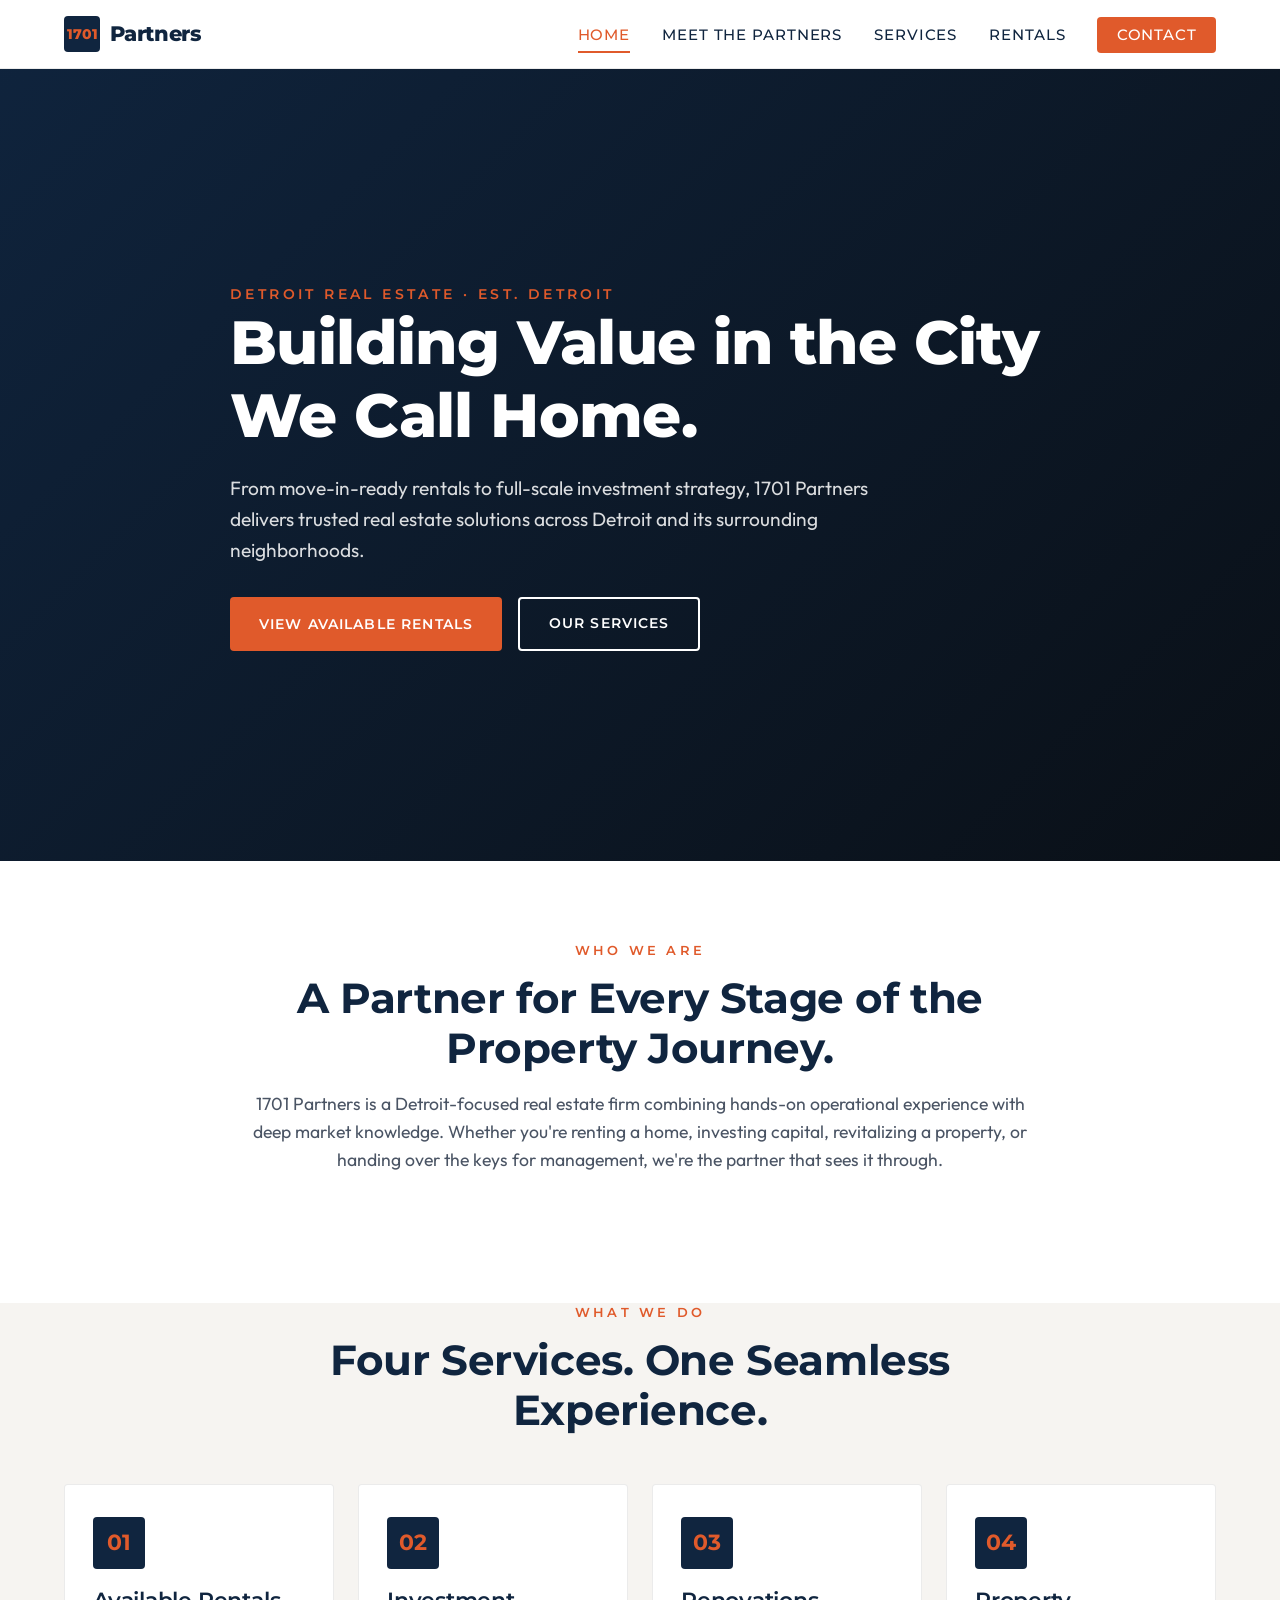
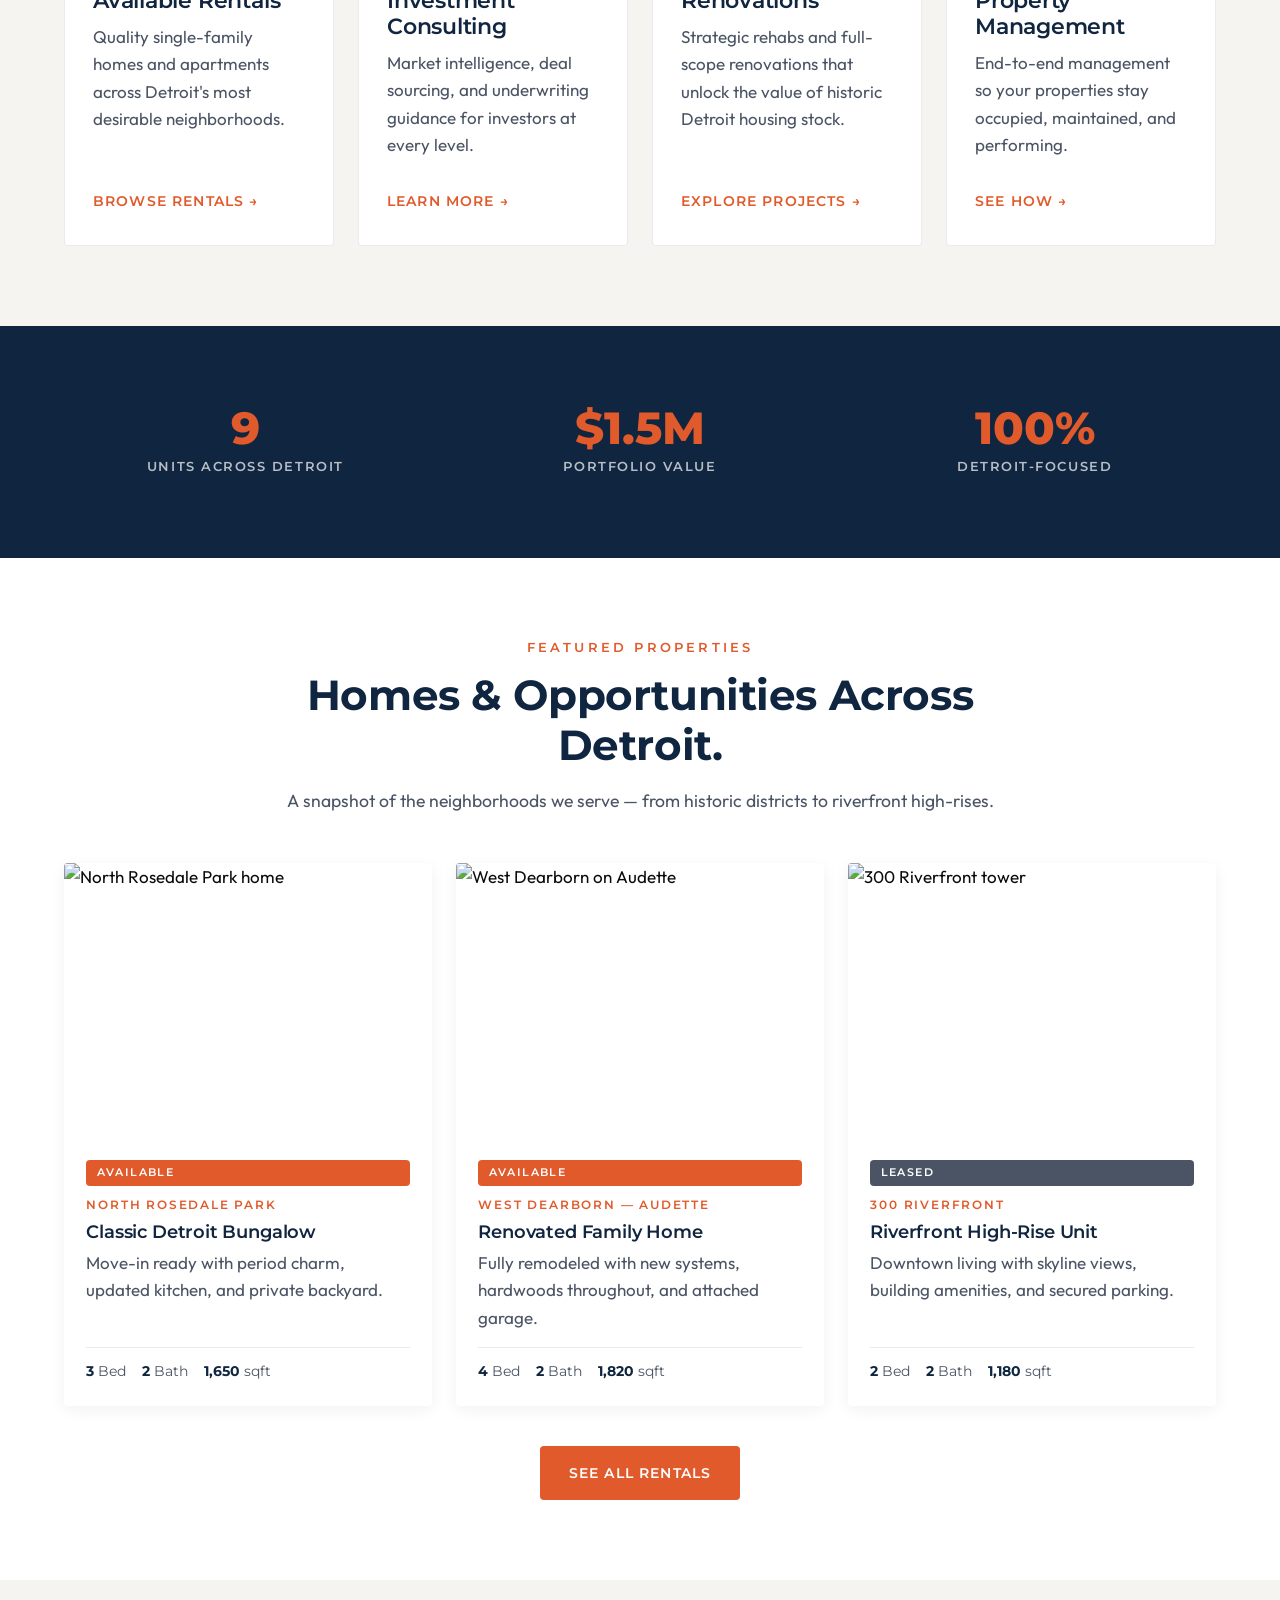
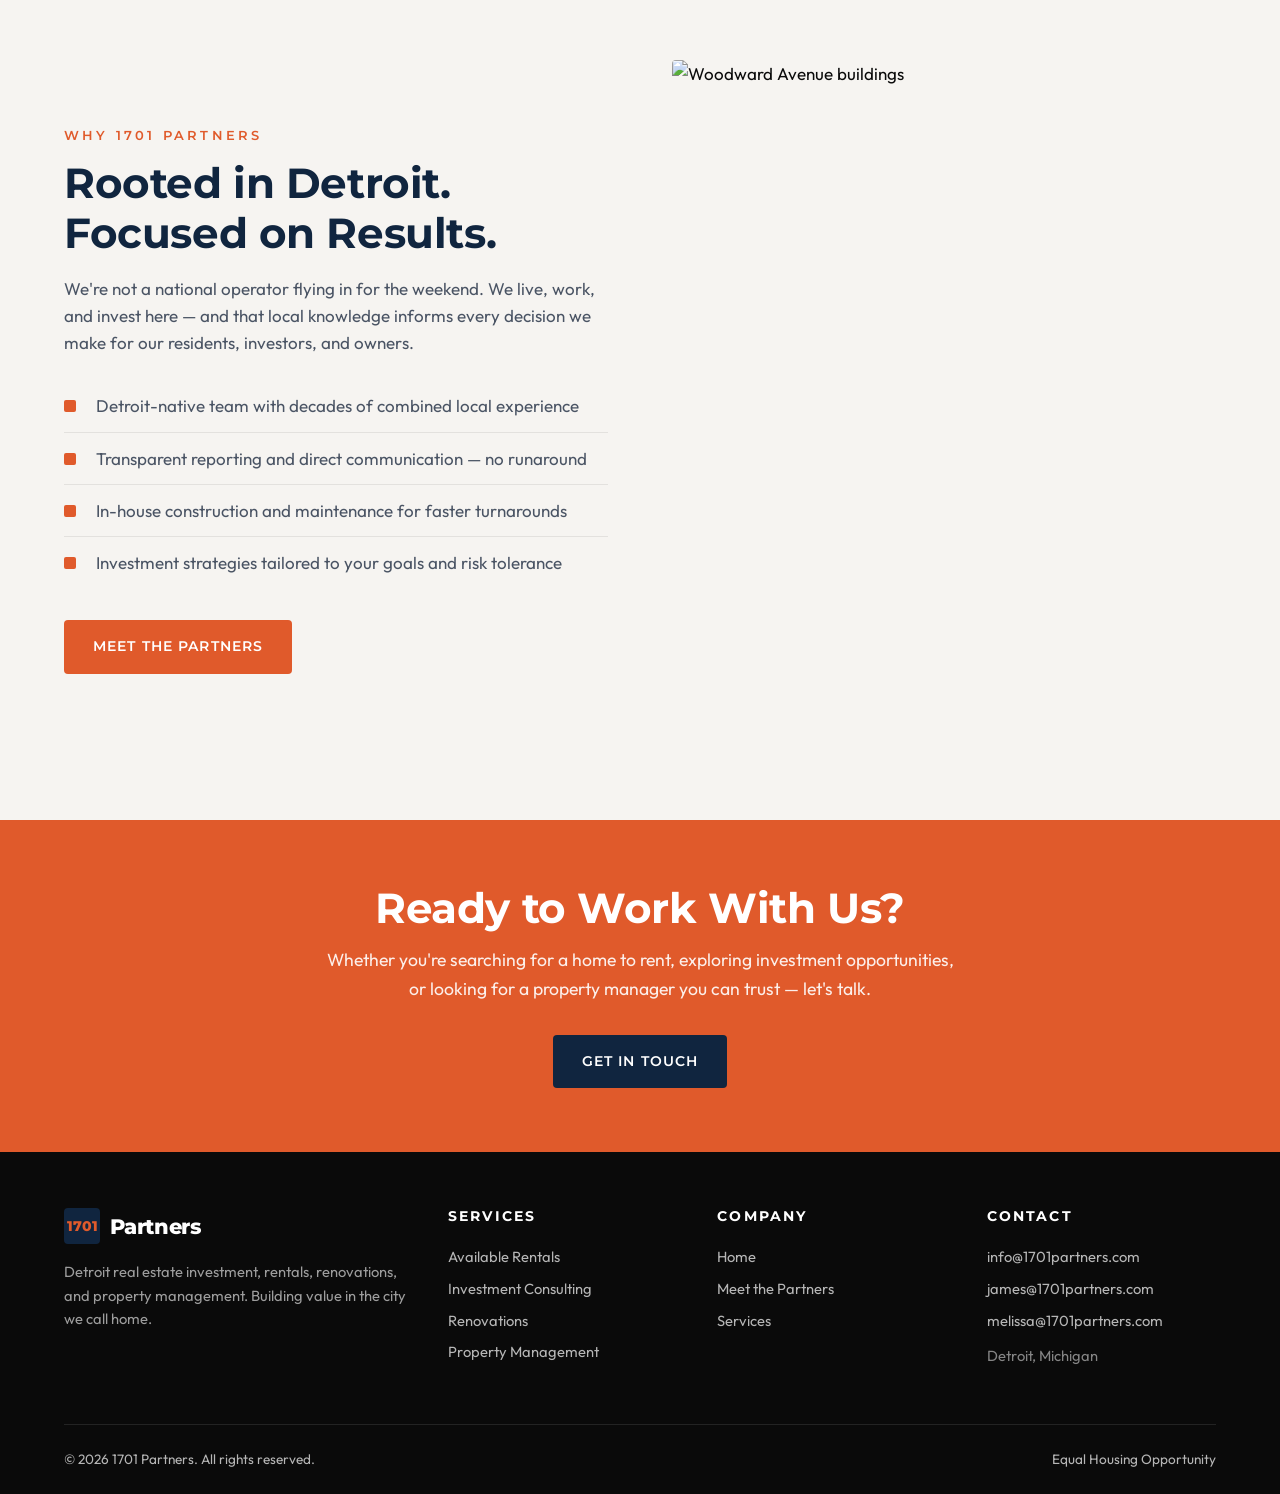
==== commit 63babde5: "Add files via upload" ====
--- a/index.html
+++ b/index.html
@@ -1,13 +1,214 @@
 <!DOCTYPE html>
 <html lang="en">
 <head>
-    <meta charset="UTF-8">
-    <meta name="viewport" content="width=device-width, initial-scale=1.0">
-    <title>Home</title>
-    <link rel="stylesheet" href="styles.css">
+<meta charset="UTF-8">
+<meta name="viewport" content="width=device-width, initial-scale=1.0">
+<title>1701 Partners — Detroit Real Estate Investment, Rentals & Property Management</title>
+<meta name="description" content="1701 Partners is a Detroit-based real estate firm offering quality rentals, investment consulting, renovations, and full-service property management.">
+<link rel="stylesheet" href="styles.css">
 </head>
 <body>
-    <h1>Home</h1>
-    <p>Welcome to our website!</p>
+
+<header class="site-header">
+  <div class="nav">
+    <a href="index.html" class="brand"><span class="brand-mark">1701</span> Partners</a>
+    <button class="menu-toggle" aria-label="Toggle menu" onclick="document.getElementById('navlinks').classList.toggle('open')">☰</button>
+    <ul class="nav-links" id="navlinks">
+      <li><a href="index.html" class="active">Home</a></li>
+      <li><a href="meet-the-partners.html">Meet the Partners</a></li>
+      <li><a href="services.html">Services</a></li>
+      <li><a href="available-rentals.html">Rentals</a></li>
+      <li><a href="#contact" class="nav-cta">Contact</a></li>
+    </ul>
+  </div>
+</header>
+
+<section class="hero">
+  <div class="container">
+    <span class="hero-eyebrow">Detroit Real Estate · Est. Detroit</span>
+    <h1>Building Value in the City We Call Home.</h1>
+    <p class="lead">From move-in-ready rentals to full-scale investment strategy, 1701 Partners delivers trusted real estate solutions across Detroit and its surrounding neighborhoods.</p>
+    <div class="btn-row">
+      <a href="available-rentals.html" class="btn">View Available Rentals</a>
+      <a href="services.html" class="btn btn-outline">Our Services</a>
+    </div>
+  </div>
+</section>
+
+<section>
+  <div class="container">
+    <div class="section-head">
+      <span class="section-eyebrow">Who We Are</span>
+      <h2>A Partner for Every Stage of the Property Journey.</h2>
+      <p>1701 Partners is a Detroit-focused real estate firm combining hands-on operational experience with deep market knowledge. Whether you're renting a home, investing capital, revitalizing a property, or handing over the keys for management, we're the partner that sees it through.</p>
+    </div>
+  </div>
+</section>
+
+<section class="bg-cream" style="padding-top:0">
+  <div class="container">
+    <div class="section-head">
+      <span class="section-eyebrow">What We Do</span>
+      <h2>Four Services. One Seamless Experience.</h2>
+    </div>
+    <div class="grid-4">
+      <a href="available-rentals.html" class="service-card">
+        <div class="service-icon">01</div>
+        <h3>Available Rentals</h3>
+        <p>Quality single-family homes and apartments across Detroit's most desirable neighborhoods.</p>
+        <span class="more">Browse Rentals →</span>
+      </a>
+      <a href="investment-consulting.html" class="service-card">
+        <div class="service-icon">02</div>
+        <h3>Investment Consulting</h3>
+        <p>Market intelligence, deal sourcing, and underwriting guidance for investors at every level.</p>
+        <span class="more">Learn More →</span>
+      </a>
+      <a href="renovations.html" class="service-card">
+        <div class="service-icon">03</div>
+        <h3>Renovations</h3>
+        <p>Strategic rehabs and full-scope renovations that unlock the value of historic Detroit housing stock.</p>
+        <span class="more">Explore Projects →</span>
+      </a>
+      <a href="property-management.html" class="service-card">
+        <div class="service-icon">04</div>
+        <h3>Property Management</h3>
+        <p>End-to-end management so your properties stay occupied, maintained, and performing.</p>
+        <span class="more">See How →</span>
+      </a>
+    </div>
+  </div>
+</section>
+
+<section class="bg-navy">
+  <div class="container">
+    <div class="stats">
+      <div><div class="stat-num">9</div><div class="stat-label">Units Across Detroit</div></div>
+      <div><div class="stat-num">$1.5M</div><div class="stat-label">Portfolio Value</div></div>
+      <div><div class="stat-num">100%</div><div class="stat-label">Detroit-Focused</div></div>
+    </div>
+  </div>
+</section>
+
+<section>
+  <div class="container">
+    <div class="section-head">
+      <span class="section-eyebrow">Featured Properties</span>
+      <h2>Homes & Opportunities Across Detroit.</h2>
+      <p>A snapshot of the neighborhoods we serve — from historic districts to riverfront high-rises.</p>
+    </div>
+    <div class="property-grid">
+      <div class="property-card">
+        <img class="property-image" src="images/north-rosedale-park.jpg" alt="North Rosedale Park home">
+        <div class="property-body">
+          <span class="property-status">Available</span>
+          <div class="property-location">North Rosedale Park</div>
+          <h3>Classic Detroit Bungalow</h3>
+          <p>Move-in ready with period charm, updated kitchen, and private backyard.</p>
+          <div class="property-meta">
+            <span><strong>3</strong> Bed</span>
+            <span><strong>2</strong> Bath</span>
+            <span><strong>1,650</strong> sqft</span>
+          </div>
+        </div>
+      </div>
+      <div class="property-card">
+        <img class="property-image" src="images/west-dearborn-audette.jpg" alt="West Dearborn on Audette">
+        <div class="property-body">
+          <span class="property-status">Available</span>
+          <div class="property-location">West Dearborn — Audette</div>
+          <h3>Renovated Family Home</h3>
+          <p>Fully remodeled with new systems, hardwoods throughout, and attached garage.</p>
+          <div class="property-meta">
+            <span><strong>4</strong> Bed</span>
+            <span><strong>2</strong> Bath</span>
+            <span><strong>1,820</strong> sqft</span>
+          </div>
+        </div>
+      </div>
+      <div class="property-card">
+        <img class="property-image" src="images/300-riverfront.jpg" alt="300 Riverfront tower">
+        <div class="property-body">
+          <span class="property-status leased">Leased</span>
+          <div class="property-location">300 Riverfront</div>
+          <h3>Riverfront High-Rise Unit</h3>
+          <p>Downtown living with skyline views, building amenities, and secured parking.</p>
+          <div class="property-meta">
+            <span><strong>2</strong> Bed</span>
+            <span><strong>2</strong> Bath</span>
+            <span><strong>1,180</strong> sqft</span>
+          </div>
+        </div>
+      </div>
+    </div>
+    <div style="text-align:center; margin-top:2.5rem;">
+      <a href="available-rentals.html" class="btn">See All Rentals</a>
+    </div>
+  </div>
+</section>
+
+<section class="bg-cream">
+  <div class="container two-col">
+    <div>
+      <span class="section-eyebrow">Why 1701 Partners</span>
+      <h2>Rooted in Detroit. Focused on Results.</h2>
+      <p>We're not a national operator flying in for the weekend. We live, work, and invest here — and that local knowledge informs every decision we make for our residents, investors, and owners.</p>
+      <ul class="feature-list">
+        <li>Detroit-native team with decades of combined local experience</li>
+        <li>Transparent reporting and direct communication — no runaround</li>
+        <li>In-house construction and maintenance for faster turnarounds</li>
+        <li>Investment strategies tailored to your goals and risk tolerance</li>
+      </ul>
+      <div style="margin-top:2rem"><a href="meet-the-partners.html" class="btn">Meet the Partners</a></div>
+    </div>
+    <div>
+      <img src="images/woodward.jpg" alt="Woodward Avenue buildings" style="aspect-ratio: 4/5; object-fit: cover; width: 100%;">
+    </div>
+  </div>
+</section>
+
+<section class="cta-banner" id="contact">
+  <div class="container">
+    <h2>Ready to Work With Us?</h2>
+    <p>Whether you're searching for a home to rent, exploring investment opportunities, or looking for a property manager you can trust — let's talk.</p>
+    <a href="mailto:info@1701partners.com" class="btn">Get in Touch</a>
+  </div>
+</section>
+
+<footer class="site-footer">
+  <div class="container">
+    <div class="footer-grid">
+      <div>
+        <div class="brand"><span class="brand-mark">1701</span> Partners</div>
+        <p style="color:rgba(255,255,255,0.6)">Detroit real estate investment, rentals, renovations, and property management. Building value in the city we call home.</p>
+      </div>
+      <div>
+        <h4>Services</h4>
+        <a href="available-rentals.html">Available Rentals</a>
+        <a href="investment-consulting.html">Investment Consulting</a>
+        <a href="renovations.html">Renovations</a>
+        <a href="property-management.html">Property Management</a>
+      </div>
+      <div>
+        <h4>Company</h4>
+        <a href="index.html">Home</a>
+        <a href="meet-the-partners.html">Meet the Partners</a>
+        <a href="services.html">Services</a>
+      </div>
+      <div>
+        <h4>Contact</h4>
+        <a href="mailto:info@1701partners.com">info@1701partners.com</a>
+        <a href="mailto:james@1701partners.com">james@1701partners.com</a>
+        <a href="mailto:melissa@1701partners.com">melissa@1701partners.com</a>
+        <p style="color:rgba(255,255,255,0.5); margin-top:0.5rem">Detroit, Michigan</p>
+      </div>
+    </div>
+    <div class="footer-bottom">
+      <div>© 2026 1701 Partners. All rights reserved.</div>
+      <div>Equal Housing Opportunity</div>
+    </div>
+  </div>
+</footer>
+
 </body>
-</html>+</html>
--- a/styles.css
+++ b/styles.css
@@ -1,7 +1,644 @@
-/* Complete stylesheet */
+/* =========================================================
+   1701 Partners — Shared Stylesheet
+   Brand: White, Black, Orange, Navy, Rust, Slate
+   Fonts: Montserrat (headings) + Garet (body, with fallback)
+   ========================================================= */
+
+@import url('https://fonts.googleapis.com/css2?family=Montserrat:wght@400;500;600;700;800&family=Outfit:wght@300;400;500;600&display=swap');
+
+:root {
+  --white: #ffffff;
+  --black: #0a0a0a;
+  --orange: #e05a2b;
+  --orange-dark: #c44a1f;
+  --navy: #10253f;
+  --navy-deep: #0a1a2e;
+  --rust: #a03a1f;
+  --slate: #4a5464;
+  --slate-light: #6b7482;
+  --cream: #f6f4f1;
+  --border: rgba(255, 255, 255, 0.12);
+
+  --font-head: 'Montserrat', system-ui, -apple-system, sans-serif;
+  --font-body: 'Garet', 'Outfit', system-ui, -apple-system, sans-serif;
+
+  --max: 1200px;
+  --radius: 4px;
+  --trans: 0.25s ease;
+}
+
+* { box-sizing: border-box; margin: 0; padding: 0; }
+
+html { scroll-behavior: smooth; }
+
 body {
-    font-family: Arial, sans-serif;
-    margin: 0;
-    padding: 0;
-}
-/* additional styles go here */+  font-family: var(--font-body);
+  color: var(--black);
+  background: var(--white);
+  line-height: 1.6;
+  font-size: 17px;
+  -webkit-font-smoothing: antialiased;
+}
+
+img { max-width: 100%; display: block; }
+
+h1, h2, h3, h4, h5 {
+  font-family: var(--font-head);
+  color: var(--navy);
+  line-height: 1.2;
+  letter-spacing: -0.01em;
+}
+
+h1 { font-size: clamp(2.2rem, 5vw, 3.8rem); font-weight: 800; }
+h2 { font-size: clamp(1.8rem, 3.5vw, 2.6rem); font-weight: 700; margin-bottom: 1rem; }
+h3 { font-size: 1.35rem; font-weight: 600; margin-bottom: 0.6rem; }
+
+p { margin-bottom: 1rem; color: var(--slate); }
+
+a { color: var(--orange); text-decoration: none; transition: color var(--trans); }
+a:hover { color: var(--rust); }
+
+.container { max-width: var(--max); margin: 0 auto; padding: 0 1.5rem; }
+
+/* ---------- HEADER / NAV ---------- */
+.site-header {
+  position: sticky;
+  top: 0;
+  z-index: 100;
+  background: rgba(255, 255, 255, 0.97);
+  backdrop-filter: blur(10px);
+  border-bottom: 1px solid rgba(10, 10, 10, 0.08);
+}
+.nav {
+  display: flex;
+  align-items: center;
+  justify-content: space-between;
+  padding: 1rem 1.5rem;
+  max-width: var(--max);
+  margin: 0 auto;
+}
+.brand {
+  font-family: var(--font-head);
+  font-weight: 800;
+  font-size: 1.3rem;
+  color: var(--navy);
+  letter-spacing: -0.02em;
+  display: flex;
+  align-items: center;
+  gap: 0.6rem;
+}
+.brand-mark {
+  display: inline-block;
+  width: 36px;
+  height: 36px;
+  background: var(--navy);
+  color: var(--orange);
+  border-radius: var(--radius);
+  font-family: var(--font-head);
+  font-weight: 800;
+  font-size: 0.85rem;
+  line-height: 36px;
+  text-align: center;
+  letter-spacing: 0;
+}
+.nav-links {
+  display: flex;
+  gap: 2rem;
+  list-style: none;
+  align-items: center;
+}
+.nav-links a {
+  color: var(--navy);
+  font-family: var(--font-head);
+  font-weight: 500;
+  font-size: 0.92rem;
+  text-transform: uppercase;
+  letter-spacing: 0.06em;
+  position: relative;
+  padding: 0.3rem 0;
+}
+.nav-links a:hover,
+.nav-links a.active { color: var(--orange); }
+.nav-links a.active::after {
+  content: '';
+  position: absolute;
+  left: 0; right: 0; bottom: -4px;
+  height: 2px;
+  background: var(--orange);
+}
+.nav-cta {
+  background: var(--orange);
+  color: var(--white) !important;
+  padding: 0.55rem 1.2rem !important;
+  border-radius: var(--radius);
+  transition: background var(--trans);
+}
+.nav-cta:hover { background: var(--rust); color: var(--white) !important; }
+.nav-cta::after { display: none !important; }
+
+.menu-toggle { display: none; background: none; border: 0; font-size: 1.6rem; color: var(--navy); cursor: pointer; }
+
+/* ---------- HERO ---------- */
+.hero {
+  position: relative;
+  min-height: 88vh;
+  display: flex;
+  align-items: center;
+  color: var(--white);
+  overflow: hidden;
+  background: var(--navy-deep);
+}
+.hero::before {
+  content: '';
+  position: absolute;
+  inset: 0;
+  background-image: linear-gradient(135deg, rgba(16,37,63,0.85) 0%, rgba(10,10,10,0.65) 100%), url('images/downtown-detroit-skyline.jpg');
+  background-size: cover;
+  background-position: center;
+  z-index: 0;
+}
+.hero .container { position: relative; z-index: 1; padding-top: 6rem; padding-bottom: 6rem; }
+.hero-eyebrow {
+  font-family: var(--font-head);
+  text-transform: uppercase;
+  letter-spacing: 0.25em;
+  font-size: 0.85rem;
+  color: var(--orange);
+  font-weight: 600;
+  margin-bottom: 1.2rem;
+}
+.hero h1 { color: var(--white); max-width: 820px; margin-bottom: 1.3rem; }
+.hero p.lead {
+  color: rgba(255,255,255,0.85);
+  font-size: 1.2rem;
+  max-width: 640px;
+  margin-bottom: 2rem;
+}
+.btn {
+  display: inline-block;
+  padding: 0.95rem 1.8rem;
+  background: var(--orange);
+  color: var(--white);
+  font-family: var(--font-head);
+  font-weight: 600;
+  text-transform: uppercase;
+  letter-spacing: 0.08em;
+  font-size: 0.9rem;
+  border-radius: var(--radius);
+  transition: background var(--trans), transform var(--trans);
+  border: 0;
+  cursor: pointer;
+}
+.btn:hover { background: var(--rust); color: var(--white); transform: translateY(-1px); }
+.btn-outline {
+  background: transparent;
+  border: 2px solid var(--white);
+  color: var(--white);
+  padding: 0.8rem 1.8rem;
+}
+.btn-outline:hover { background: var(--white); color: var(--navy); }
+.btn-row { display: flex; gap: 1rem; flex-wrap: wrap; }
+
+/* ---------- SECTIONS ---------- */
+section { padding: 5rem 0; }
+.section-eyebrow {
+  font-family: var(--font-head);
+  text-transform: uppercase;
+  letter-spacing: 0.25em;
+  font-size: 0.8rem;
+  color: var(--orange);
+  font-weight: 600;
+  margin-bottom: 0.8rem;
+  display: block;
+}
+.section-head {
+  max-width: 780px;
+  margin: 0 auto 3rem;
+  text-align: center;
+}
+.section-head p { font-size: 1.1rem; }
+
+.bg-cream { background: var(--cream); }
+.bg-navy { background: var(--navy); color: var(--white); }
+.bg-navy h1, .bg-navy h2, .bg-navy h3 { color: var(--white); }
+.bg-navy p { color: rgba(255,255,255,0.8); }
+
+/* ---------- SERVICE CARDS ---------- */
+.grid-3 {
+  display: grid;
+  grid-template-columns: repeat(auto-fit, minmax(260px, 1fr));
+  gap: 1.5rem;
+}
+.grid-4 {
+  display: grid;
+  grid-template-columns: repeat(auto-fit, minmax(240px, 1fr));
+  gap: 1.5rem;
+}
+.service-card {
+  background: var(--white);
+  border: 1px solid rgba(10,10,10,0.08);
+  border-radius: var(--radius);
+  padding: 2rem 1.75rem;
+  transition: transform var(--trans), box-shadow var(--trans), border-color var(--trans);
+  display: flex;
+  flex-direction: column;
+  text-decoration: none;
+  color: inherit;
+}
+.service-card:hover {
+  transform: translateY(-4px);
+  box-shadow: 0 16px 40px rgba(16,37,63,0.12);
+  border-color: var(--orange);
+}
+.service-icon {
+  width: 52px;
+  height: 52px;
+  border-radius: var(--radius);
+  background: var(--navy);
+  color: var(--orange);
+  display: flex;
+  align-items: center;
+  justify-content: center;
+  font-size: 1.4rem;
+  margin-bottom: 1.2rem;
+  font-family: var(--font-head);
+  font-weight: 700;
+}
+.service-card h3 { color: var(--navy); }
+.service-card .more {
+  margin-top: auto;
+  padding-top: 1rem;
+  font-family: var(--font-head);
+  font-weight: 600;
+  color: var(--orange);
+  font-size: 0.9rem;
+  text-transform: uppercase;
+  letter-spacing: 0.08em;
+}
+
+/* ---------- PROPERTY CARDS ---------- */
+.property-grid {
+  display: grid;
+  grid-template-columns: repeat(auto-fit, minmax(300px, 1fr));
+  gap: 1.5rem;
+}
+.property-card {
+  background: var(--white);
+  border-radius: var(--radius);
+  overflow: hidden;
+  box-shadow: 0 4px 16px rgba(16,37,63,0.06);
+  transition: transform var(--trans), box-shadow var(--trans);
+  display: flex;
+  flex-direction: column;
+}
+.property-card:hover { transform: translateY(-4px); box-shadow: 0 16px 36px rgba(16,37,63,0.15); }
+.property-image {
+  width: 100%;
+  aspect-ratio: 4/3;
+  object-fit: cover;
+}
+.property-body { padding: 1.3rem 1.4rem 1.5rem; display: flex; flex-direction: column; flex: 1; }
+.property-location {
+  font-family: var(--font-head);
+  font-size: 0.75rem;
+  text-transform: uppercase;
+  letter-spacing: 0.15em;
+  color: var(--orange);
+  font-weight: 600;
+  margin-bottom: 0.4rem;
+}
+.property-card h3 { font-size: 1.15rem; margin-bottom: 0.4rem; }
+.property-meta {
+  display: flex;
+  gap: 1rem;
+  flex-wrap: wrap;
+  font-family: var(--font-head);
+  font-size: 0.85rem;
+  color: var(--slate);
+  margin-top: auto;
+  padding-top: 0.8rem;
+  border-top: 1px solid rgba(10,10,10,0.08);
+}
+.property-meta span strong { color: var(--navy); font-weight: 700; }
+.property-status {
+  display: inline-block;
+  padding: 0.25rem 0.65rem;
+  background: var(--orange);
+  color: var(--white);
+  font-family: var(--font-head);
+  font-size: 0.7rem;
+  text-transform: uppercase;
+  letter-spacing: 0.12em;
+  border-radius: var(--radius);
+  font-weight: 600;
+  margin-bottom: 0.6rem;
+}
+.property-status.leased { background: var(--slate); }
+
+/* ---------- 2-COLUMN ---------- */
+.two-col {
+  display: grid;
+  grid-template-columns: 1fr 1fr;
+  gap: 4rem;
+  align-items: center;
+}
+.two-col img { border-radius: var(--radius); }
+@media (max-width: 860px) { .two-col { grid-template-columns: 1fr; gap: 2rem; } }
+
+/* ---------- FEATURE LIST ---------- */
+.feature-list { list-style: none; margin-top: 1.5rem; }
+.feature-list li {
+  padding: 0.75rem 0 0.75rem 2rem;
+  position: relative;
+  border-bottom: 1px solid rgba(10,10,10,0.08);
+  color: var(--slate);
+}
+.feature-list li:last-child { border-bottom: 0; }
+.feature-list li::before {
+  content: '';
+  position: absolute;
+  left: 0; top: 1.25rem;
+  width: 12px; height: 12px;
+  background: var(--orange);
+  border-radius: 2px;
+}
+.bg-navy .feature-list li { border-color: rgba(255,255,255,0.12); color: rgba(255,255,255,0.85); }
+
+/* ---------- PAGE HEADER (for interior pages) ---------- */
+.page-header {
+  position: relative;
+  padding: 8rem 0 5rem;
+  color: var(--white);
+  background: var(--navy);
+  text-align: center;
+  overflow: hidden;
+}
+.page-header::before {
+  content: '';
+  position: absolute;
+  inset: 0;
+  background-image: linear-gradient(135deg, rgba(16,37,63,0.9), rgba(10,10,10,0.75));
+  z-index: 0;
+}
+.page-header.with-image::before {
+  background-image: linear-gradient(135deg, rgba(16,37,63,0.85), rgba(10,10,10,0.75)), var(--bg);
+  background-size: cover;
+  background-position: center;
+}
+.page-header .container { position: relative; z-index: 1; }
+.page-header h1 { color: var(--white); margin-bottom: 1rem; }
+.page-header p { color: rgba(255,255,255,0.85); max-width: 720px; margin: 0 auto; font-size: 1.15rem; }
+
+/* ---------- STATS ---------- */
+.stats { display: grid; grid-template-columns: repeat(auto-fit, minmax(160px, 1fr)); gap: 2rem; text-align: center; }
+.stat-num {
+  font-family: var(--font-head);
+  font-size: 2.8rem;
+  font-weight: 800;
+  color: var(--orange);
+  line-height: 1;
+}
+.stat-label {
+  font-family: var(--font-head);
+  text-transform: uppercase;
+  letter-spacing: 0.12em;
+  font-size: 0.8rem;
+  color: var(--slate);
+  margin-top: 0.4rem;
+  font-weight: 600;
+}
+.bg-navy .stat-label { color: rgba(255,255,255,0.7); }
+
+/* ---------- CTA BANNER ---------- */
+.cta-banner {
+  background: var(--orange);
+  color: var(--white);
+  padding: 4rem 0;
+  text-align: center;
+}
+.cta-banner h2 { color: var(--white); margin-bottom: 0.8rem; }
+.cta-banner p { color: rgba(255,255,255,0.9); max-width: 640px; margin: 0 auto 2rem; font-size: 1.1rem; }
+.cta-banner .btn { background: var(--navy); }
+.cta-banner .btn:hover { background: var(--black); }
+
+/* ---------- FOOTER ---------- */
+.site-footer {
+  background: var(--black);
+  color: rgba(255,255,255,0.7);
+  padding: 3.5rem 0 1.5rem;
+  font-size: 0.92rem;
+}
+.footer-grid {
+  display: grid;
+  grid-template-columns: 1.5fr 1fr 1fr 1fr;
+  gap: 2.5rem;
+  margin-bottom: 2.5rem;
+}
+.site-footer h4 {
+  color: var(--white);
+  font-size: 0.9rem;
+  text-transform: uppercase;
+  letter-spacing: 0.15em;
+  margin-bottom: 1rem;
+  font-weight: 700;
+}
+.site-footer a { color: rgba(255,255,255,0.7); display: block; padding: 0.25rem 0; }
+.site-footer a:hover { color: var(--orange); }
+.site-footer .brand { color: var(--white); margin-bottom: 1rem; }
+.footer-bottom {
+  border-top: 1px solid rgba(255,255,255,0.1);
+  padding-top: 1.5rem;
+  display: flex;
+  justify-content: space-between;
+  flex-wrap: wrap;
+  gap: 1rem;
+  font-size: 0.85rem;
+}
+@media (max-width: 760px) { .footer-grid { grid-template-columns: 1fr 1fr; } }
+@media (max-width: 500px) { .footer-grid { grid-template-columns: 1fr; } }
+
+/* ---------- COMING SOON ---------- */
+.coming-soon {
+  text-align: center;
+  padding: 5rem 2rem;
+  background: var(--cream);
+  border-radius: var(--radius);
+  border: 1px dashed rgba(16,37,63,0.2);
+}
+.coming-soon .badge {
+  display: inline-block;
+  padding: 0.4rem 1rem;
+  background: var(--navy);
+  color: var(--orange);
+  font-family: var(--font-head);
+  text-transform: uppercase;
+  letter-spacing: 0.2em;
+  font-size: 0.75rem;
+  font-weight: 700;
+  border-radius: var(--radius);
+  margin-bottom: 1.2rem;
+}
+.partner-placeholder-grid {
+  display: grid;
+  grid-template-columns: repeat(auto-fit, minmax(240px, 1fr));
+  gap: 1.5rem;
+  max-width: 900px;
+  margin: 2.5rem auto 0;
+}
+.partner-card {
+  background: var(--white);
+  border: 1px solid rgba(10,10,10,0.08);
+  border-radius: var(--radius);
+  padding: 1.75rem;
+  text-align: center;
+}
+.partner-avatar {
+  width: 90px;
+  height: 90px;
+  border-radius: 50%;
+  margin: 0 auto 1rem;
+  background: linear-gradient(135deg, var(--navy), var(--slate));
+  display: flex;
+  align-items: center;
+  justify-content: center;
+  color: var(--orange);
+  font-family: var(--font-head);
+  font-weight: 800;
+  font-size: 1.8rem;
+}
+.partner-card h3 { color: var(--navy); margin-bottom: 0.3rem; }
+.partner-role {
+  font-family: var(--font-head);
+  text-transform: uppercase;
+  letter-spacing: 0.12em;
+  font-size: 0.75rem;
+  color: var(--orange);
+  font-weight: 600;
+}
+
+/* ---------- PARTNER BIOS ---------- */
+.partner-bio {
+  display: grid;
+  grid-template-columns: 340px 1fr;
+  gap: 3rem;
+  align-items: start;
+  margin-bottom: 4rem;
+}
+.partner-bio:last-child { margin-bottom: 0; }
+.partner-bio.reverse { grid-template-columns: 1fr 340px; }
+.partner-bio.reverse .partner-photo { order: 2; }
+.partner-photo {
+  border-radius: var(--radius);
+  overflow: hidden;
+  box-shadow: 0 12px 32px rgba(16,37,63,0.15);
+  aspect-ratio: 4/5;
+}
+.partner-photo img { width: 100%; height: 100%; object-fit: cover; }
+.partner-bio h2 { margin-bottom: 0.3rem; }
+.partner-bio .partner-title {
+  font-family: var(--font-head);
+  text-transform: uppercase;
+  letter-spacing: 0.2em;
+  font-size: 0.8rem;
+  color: var(--orange);
+  font-weight: 600;
+  margin-bottom: 1.2rem;
+  display: block;
+}
+.partner-bio .partner-contact {
+  margin-top: 1.2rem;
+  padding-top: 1.2rem;
+  border-top: 1px solid rgba(10,10,10,0.08);
+  font-family: var(--font-head);
+  font-size: 0.95rem;
+}
+.partner-bio .partner-contact a {
+  display: inline-block;
+  margin-right: 1.5rem;
+  color: var(--navy);
+  font-weight: 500;
+}
+.partner-bio .partner-contact a:hover { color: var(--orange); }
+@media (max-width: 760px) {
+  .partner-bio,
+  .partner-bio.reverse { grid-template-columns: 1fr; gap: 1.5rem; }
+  .partner-bio.reverse .partner-photo { order: 0; }
+  .partner-photo { max-width: 340px; }
+}
+
+/* ---------- CONTACT FORM ---------- */
+.contact-form {
+  display: grid;
+  grid-template-columns: 1fr 1fr;
+  gap: 1rem;
+  max-width: 640px;
+  margin: 2rem auto 0;
+}
+.contact-form .full { grid-column: 1 / -1; }
+.contact-form input,
+.contact-form textarea,
+.contact-form select {
+  width: 100%;
+  padding: 0.9rem 1rem;
+  border: 1px solid rgba(10,10,10,0.15);
+  border-radius: var(--radius);
+  font-family: var(--font-body);
+  font-size: 1rem;
+  background: var(--white);
+  color: var(--black);
+  transition: border-color var(--trans);
+}
+.contact-form input:focus,
+.contact-form textarea:focus,
+.contact-form select:focus { outline: none; border-color: var(--orange); }
+.contact-form textarea { min-height: 140px; resize: vertical; }
+
+/* ---------- RESPONSIVE NAV ---------- */
+@media (max-width: 820px) {
+  .nav-links {
+    position: absolute;
+    top: 100%;
+    left: 0; right: 0;
+    background: var(--white);
+    flex-direction: column;
+    padding: 1rem 1.5rem 1.5rem;
+    gap: 0.5rem;
+    border-bottom: 1px solid rgba(10,10,10,0.08);
+    display: none;
+  }
+  .nav-links.open { display: flex; }
+  .nav-links a { padding: 0.6rem 0; width: 100%; }
+  .menu-toggle { display: block; }
+}
+
+/* ---------- PROCESS STEPS ---------- */
+.process-grid {
+  display: grid;
+  grid-template-columns: repeat(auto-fit, minmax(220px, 1fr));
+  gap: 1.5rem;
+  counter-reset: step;
+}
+.process-step {
+  position: relative;
+  padding: 2rem 1.5rem 1.5rem;
+  background: var(--white);
+  border-radius: var(--radius);
+  border: 1px solid rgba(10,10,10,0.08);
+}
+.process-step::before {
+  counter-increment: step;
+  content: counter(step, decimal-leading-zero);
+  position: absolute;
+  top: -14px; left: 1.5rem;
+  background: var(--orange);
+  color: var(--white);
+  font-family: var(--font-head);
+  font-weight: 800;
+  font-size: 0.85rem;
+  padding: 0.3rem 0.7rem;
+  border-radius: var(--radius);
+  letter-spacing: 0.08em;
+}
+.process-step h3 { font-size: 1.1rem; }
+.bg-navy .process-step { background: rgba(255,255,255,0.04); border-color: rgba(255,255,255,0.1); }
+.bg-navy .process-step h3 { color: var(--white); }
